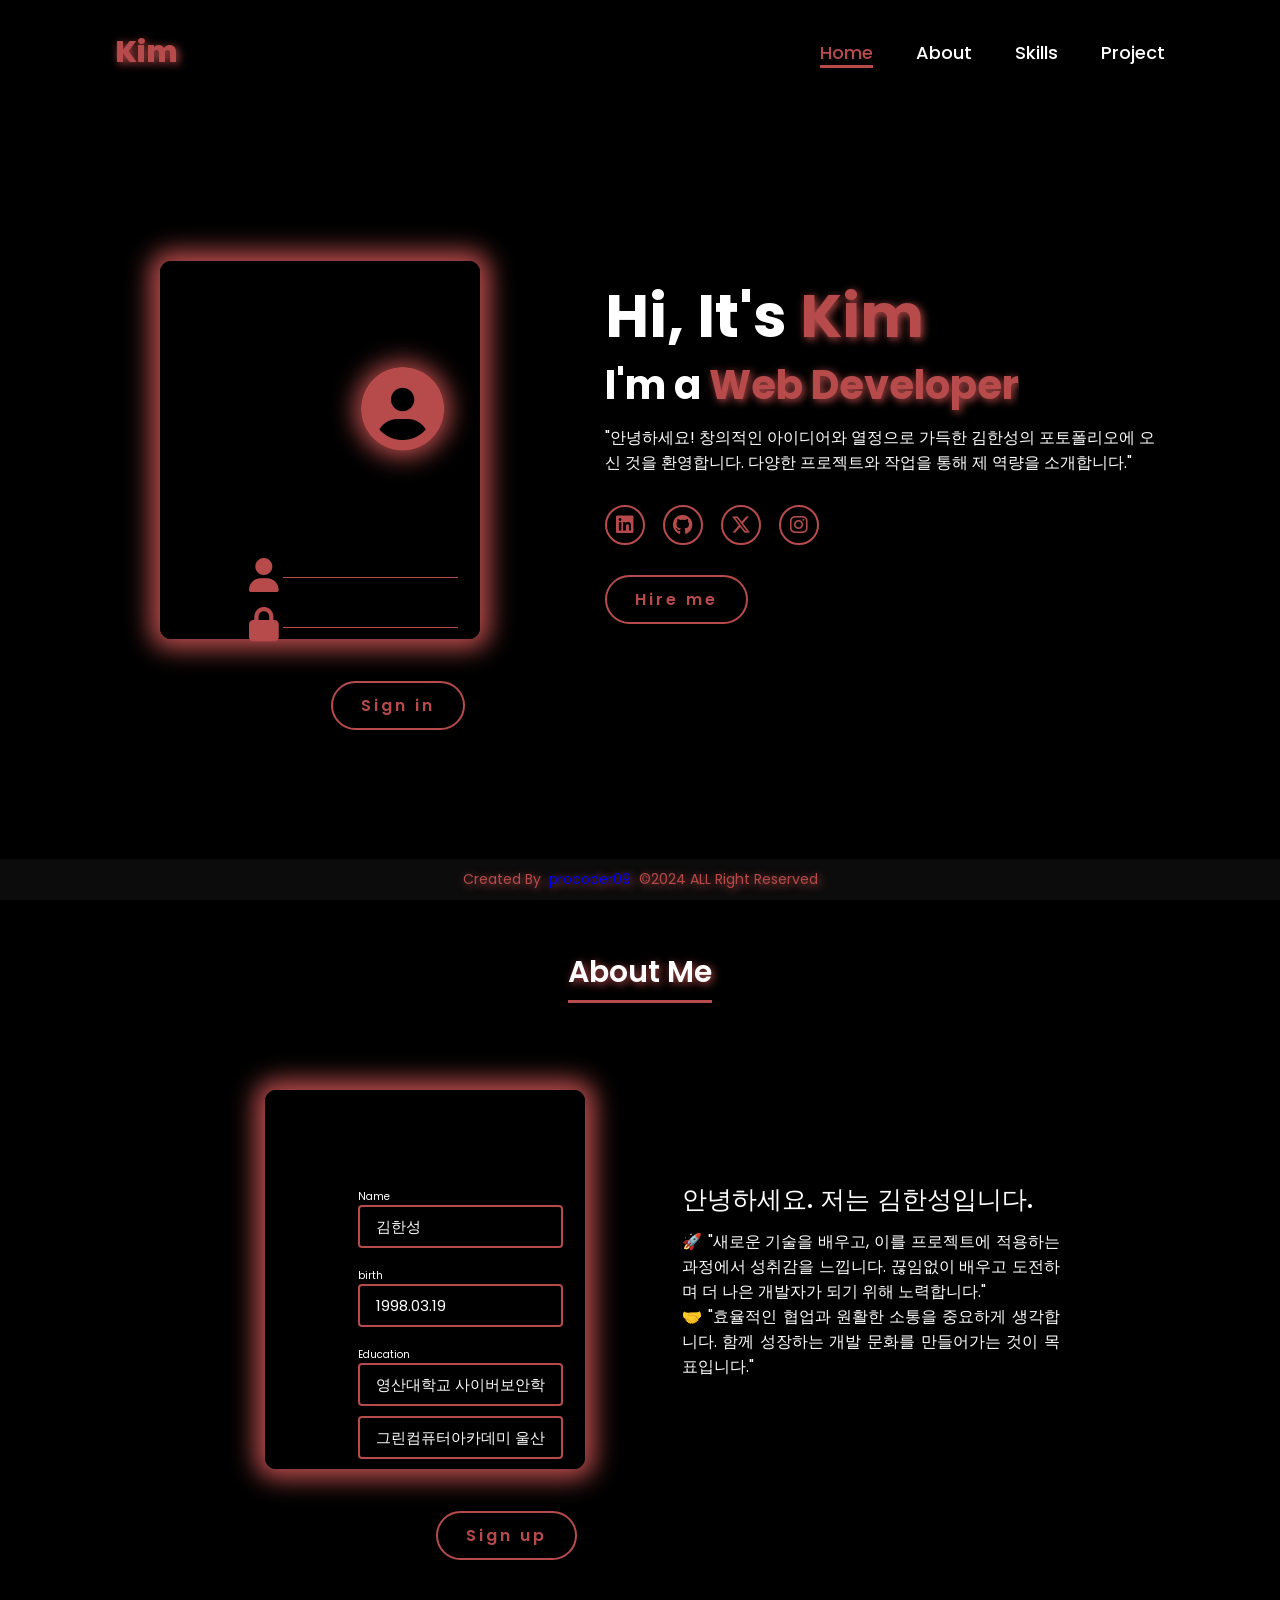
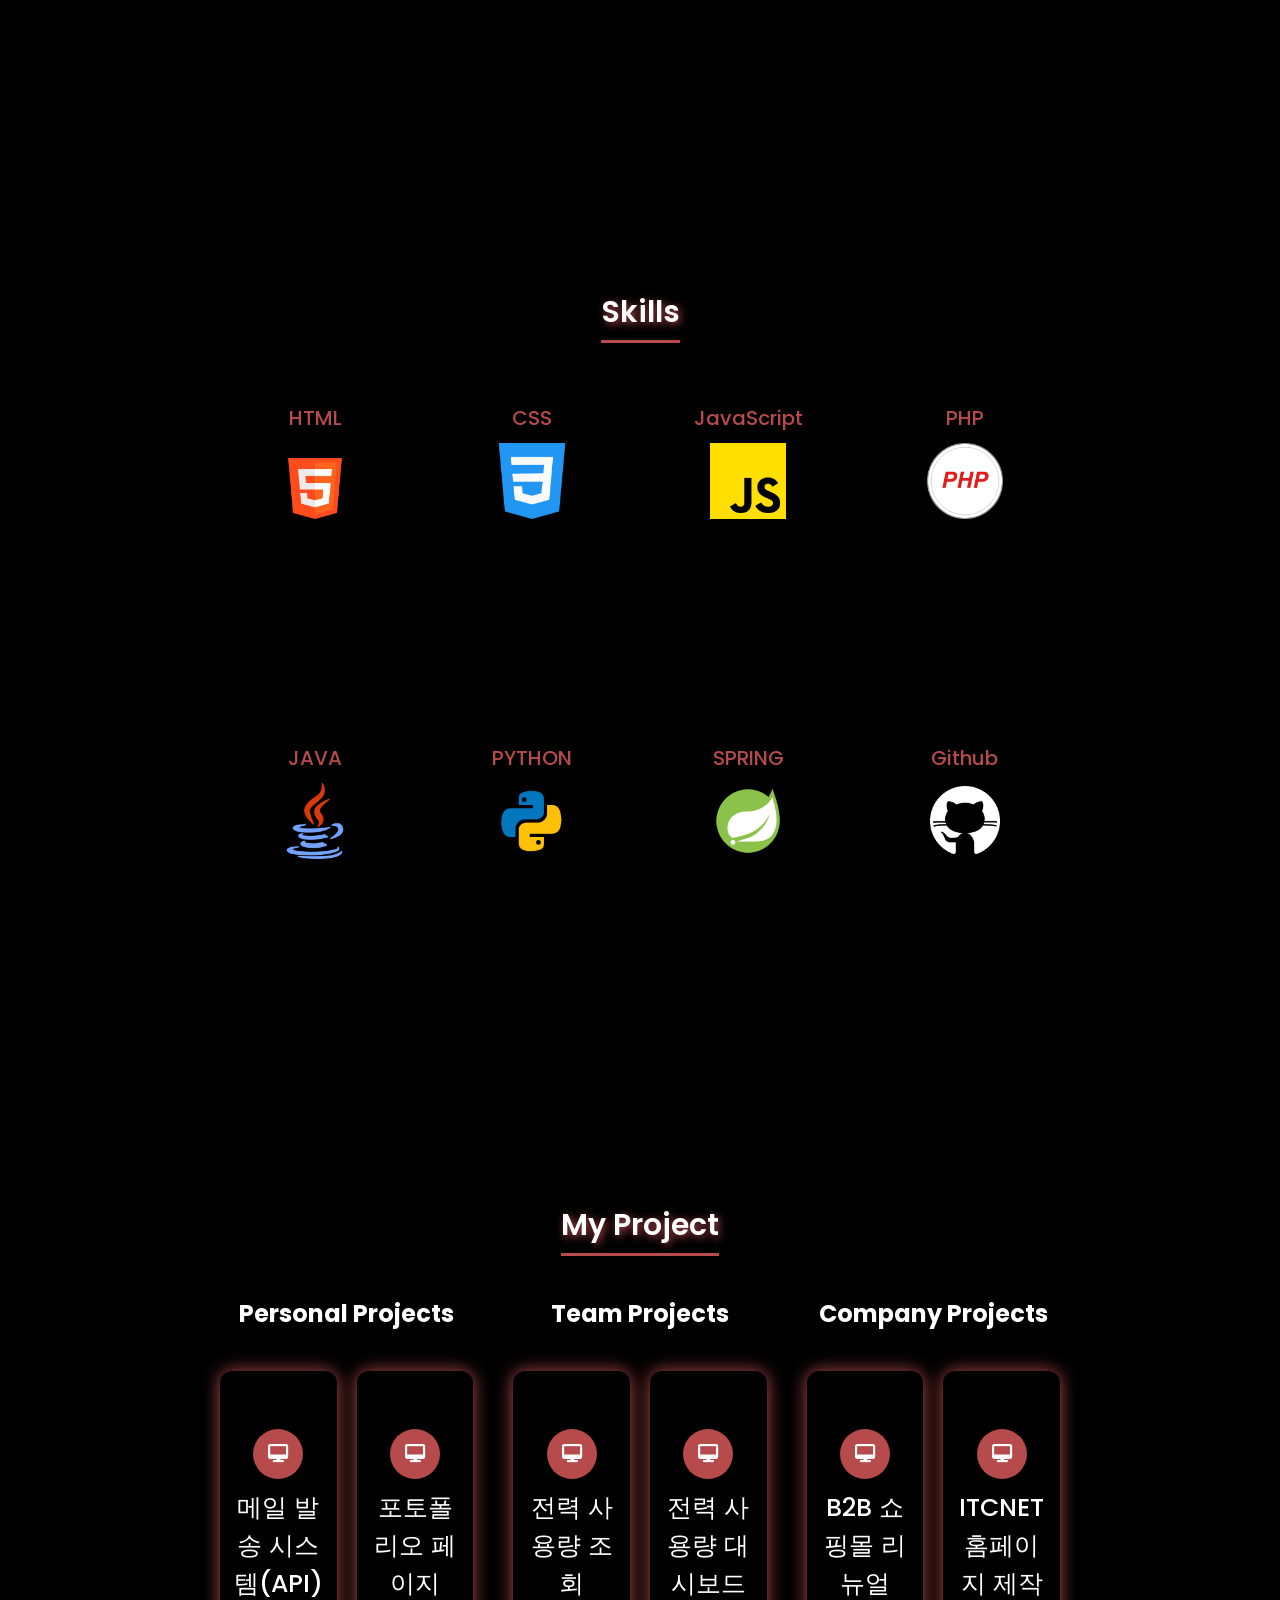
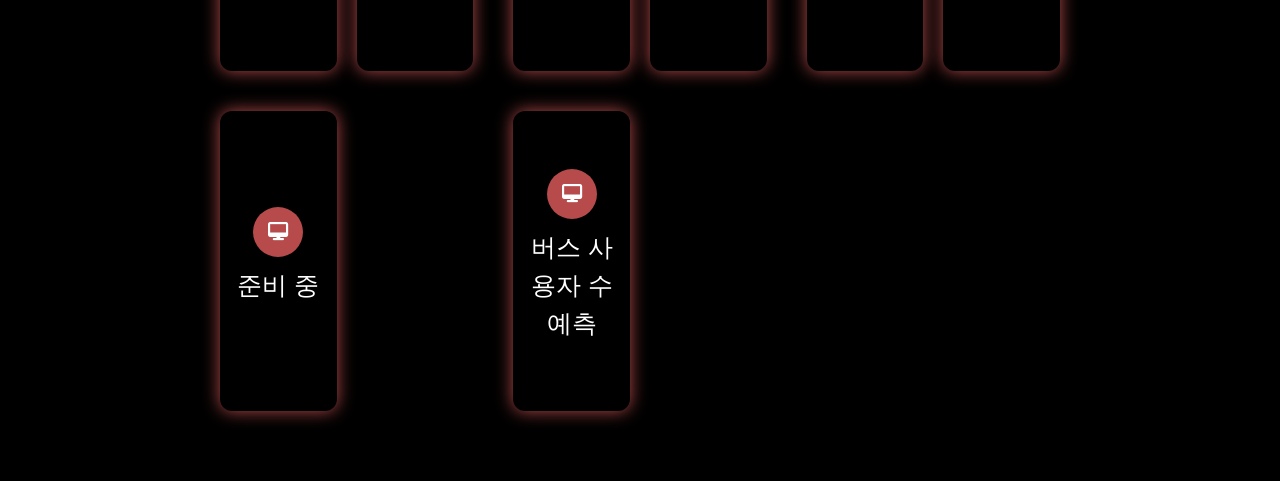
==== HTML/WebPage/index.html @ be08415c "20250916-2" ====
<!DOCTYPE html>
<html lang="en">
<head>
    <meta charset="UTF-8">
    <meta name="viewport" content="width=device-width, initial-scale=1.0">
    <title>Document</title>
    <link rel="stylesheet" href="https://cdnjs.cloudflare.com/ajax/libs/font-awesome/6.5.2/css/all.min.css">
    <link rel="stylesheet" href="../WedPage/css/common.css">
    <link rel="stylesheet" href="../WedPage/css/home.css">
    <link rel="stylesheet" href="../WedPage/css/about.css">
    <link rel="stylesheet" href="../WedPage/css/skills.css">
    <link rel="stylesheet" href="../WedPage/css/project.css">
    <link rel="stylesheet" href="../WedPage/css/contact.css">
    <link rel="stylesheet" href="../WedPage/css/mobile.css">
    <link rel="stylesheet" href="https://unpkg.com/aos@next/dist/aos.css" />
    <script src="jquery-3.6.4.min.js"></script>
    <link rel="stylesheet" href="https://cdn.jsdelivr.net/npm/swiper@8/swiper-bundle.min.css"/>
    <script src="https://cdn.jsdelivr.net/npm/swiper@8/swiper-bundle.min.js"></script>
</head>
<body>
    <header>
        <a href="#" class="logo" data-aos="zoom-out" data-aos-duration="1500">Kim</a>

        <nav>
            <a href="#home"  class="menu" data-aos="zoom-out" data-aos-duration="1500">Home</a>
            <a href="#about" class="menu" data-aos="zoom-out" data-aos-duration="1500">About</a>
            <a href="#skills"class="menu" data-aos="zoom-out" data-aos-duration="1500">Skills</a>
            <a href="#services"class="menu" data-aos="zoom-out" data-aos-duration="1500">Project</a>
            <!-- <a href="#contact"class="menu" data-aos="zoom-out" data-aos-duration="1500">Contact</a> -->
        </nav>
        <div class="hamburger">
            <span></span>
            <span></span>
            <span></span>
        </div>
    </header>
    <!-- Home Section Start-->
    <section class="home" id="home">
        <div class="home-img" data-aos="zoom-out" data-aos-duration="1500">
            <div class="img">
                <div class="login-form">
                    <i class="fa-solid fa-circle-user" id="circle-user"></i>
                    <div class="login-box">
                        <div class="user-box">
                            <i class="fa-solid fa-user"></i><input id="login-id" type="text">
                        </div>
                        <div class="user-box">
                            <i class="fa-solid fa-lock"></i><input id="login-pw" type="password"> 
                        </div>
                        <div>
                            <button class="login-signin">Sign in</button>
                        </div>
                    </div>
                </div>
            </div>
        </div>
        <div class="home-content">
            <h1>Hi, It's <span>Kim</span></h1>
            <h3 class="typing-text">I'm a <span class="text"></span></h3>
            <p>"안녕하세요! 창의적인 아이디어와 열정으로 가득한 김한성의 포토폴리오에 오신 것을 환영합니다. 다양한 프로젝트와 작업을 통해 제 역량을 소개합니다."</p>
            <div class="social-icons">
                <a href="#" data-aos="fade-up" data-aos-duration="1500"><i class="fa-brands fa-linkedin"></i></a>
                <a href="#" data-aos="fade-up" data-aos-duration="1500"><i class="fa-brands fa-github"></i></a>
                <a href="#" data-aos="fade-up" data-aos-duration="1500"><i class="fa-brands fa-x-twitter"></i></a>
                <a href="#" data-aos="fade-up" data-aos-duration="1500"><i class="fa-brands fa-instagram"></i></a>
            </div>
            <a href="#" class="btn">Hire me</a>
        </div> 
    </section>
    <!-- About Section Start -->
    <section class="about" id="about">
        <div class="content" data-aos="flip-up" data-aos-duration="1500">
            <div class="title"><span>About Me</span></div>
            <div class="about-details">
                <div class="left">
                    <div class="home-img" data-aos="zoom-out" data-aos-duration="1500">
                        <div class="img">
                            <div class="login-form">
                                    <div class="user-box">
                                        <label for="myname">Name</label>
                                        <input id="myname" type="text" style="font-size: 15px;" value="김한성" readonly>
                                    </div>
                                    <br>
                                    <div class="user-box">
                                        <label for="mybirth">birth</label>
                                        <input id="mybirth" type="text" style="font-size: 15px;" value="1998.03.19" readonly>
                                    </div>
                                    <br>
                                    <div class="user-box">
                                        <label for="myeducation">Education</label>
                                        <input id="myeducation1" type="text" style="font-size: 15px;" value="영산대학교 사이버보안학과 졸업" readonly>
                                        <input id="myeducation2" type="text" style="font-size: 15px;" value="그린컴퓨터아카데미 울산 수료" readonly>
                                    </div>
                                    <div>
                                        <button class="sign-up">Sign up</button>
                                    </div>
                            </div>
                        </div>
                    </div>
                </div>
                <div class="right">
                    <div class="topic">안녕하세요. 저는 김한성입니다.</div>
                    <p>
                        🚀 "새로운 기술을 배우고, 이를 프로젝트에 적용하는 과정에서 성취감을 느낍니다. 끊임없이 배우고 도전하며 더 나은 개발자가 되기 위해 노력합니다."
                        <br>
                        🤝 "효율적인 협업과 원활한 소통을 중요하게 생각합니다. 함께 성장하는 개발 문화를 만들어가는 것이 목표입니다."
                    </p>
                </div>
            </div>
        </div>
    </section>
    <!-- Skills section Strat-->
     <section class="skills" id="skills">
        <div class="content">
            <div class="title"><span>Skills</span></div>
            <div class="skills-details">
                <div class="boxes">
                    <div class="box"data-aos="zoom-out" data-aos-duration="1500">
                        <div class="topic">HTML</div>
                        <div class="per"><img src="img/Skills/htmlimg.png" alt=""></div>
                    </div>
                    <div class="box" data-aos="zoom-out" data-aos-duration="1500">
                        <div class="topic">CSS</div>
                        <div class="per"><img src="img/Skills/cssimg.png" alt=""></div>
                    </div>
                    <div class="box" data-aos="zoom-out" data-aos-duration="1500">
                        <div class="topic">JavaScript</div>
                        <div class="per"><img src="img/Skills/jsimg.png" alt=""></div>
                    </div>
                    <div class="box" data-aos="zoom-out" data-aos-duration="1500">
                        <div class="topic">PHP</div>
                        <div class="per"><img src="img/Skills/phpimg.png" alt=""></div> 
                    </div>
                    <div class="box" data-aos="zoom-out" data-aos-duration="1500">
                        <div class="topic">JAVA</div>
                        <div class="per"><img src="img/Skills/javaimg.png" alt=""></div>
                    </div>
                    <div class="box" data-aos="zoom-out" data-aos-duration="1500">
                        <div class="topic">PYTHON</div>
                        <div class="per"><img src="img/Skills/pythonimg.png" alt=""></div>
                    </div>
                    <div class="box" data-aos="zoom-out" data-aos-duration="1500">
                        <div class="topic">SPRING</div>
                        <div class="per"><img src="img/Skills/springimg.png" alt=""></div>
                    </div>
                    <div class="box" data-aos="zoom-out" data-aos-duration="1500">
                        <div class="topic">Github</div>
                        <div class="per"><img src="img/Skills/githubimg.png" alt=""></div>
                    </div>
                </div>
            </div>
        </div>
     </section>

     <!-- My Services Section Start-->
     <section class="services" id="services">
        <div class="content">
            <div class="title"><span>My Project</span></div>
            <div class="boxes">
                <div class="project-category personal-projects">
                    <h2>Personal Projects</h2>
                    <div class="project-grid">
                    <div class="box" onclick="flipCard(this)" data-aos="zoom-out" data-aos-duration="1500">
                            <div class="box-inner">
                                <!-- 카드 앞면 -->
                                <div class="box-front">
                                    <div class="icon">
                                        <i class="fas fa-desktop"></i>
                                    </div>
                                    <div class="topic">메일 발송 시스템(API)</div>
                                </div>
                                <!-- 카드 뒷면 -->
                                <div class="box-back">
                                    <img src="img/Project/Personal/mailsend/NW_mailsend_main.png" class="thumbnail_img">
                                    <button class="detail-btn" onclick="openModal(event, 0)">
                                        <span class="project_span">상세보기</span>
                                    </button>
                                </div>
                            </div>
                    </div>
                    <div class="box" onclick="flipCard(this)" data-aos="zoom-out" data-aos-duration="1500">
                            <div class="box-inner">
                                <!-- 카드 앞면 -->
                                <div class="box-front">
                                    <div class="icon">
                                        <i class="fas fa-desktop"></i>
                                    </div>
                                    <div class="topic">포토폴리오 페이지</div>
                                </div>
                                <!-- 카드 뒷면 -->
                                <div class="box-back">
                                    <img src="img/Project/Personal/portfolio/portfolio_main.png" class="thumbnail_img">
                                    <button class="detail-btn" onclick="openModal(event, 1)">
                                        <span class="project_span">상세보기</span>
                                    </button>
                                </div>
                            </div>
                    </div>
                    <div class="box" onclick="flipCard(this)" data-aos="zoom-out" data-aos-duration="1500">
                            <div class="box-inner">
                                <!-- 카드 앞면 -->
                                <div class="box-front">
                                    <div class="icon">
                                        <i class="fas fa-desktop"></i>
                                    </div>
                                    <div class="topic">준비 중</div>
                                </div>
                                <!-- 카드 뒷면 -->
                                <div class="box-back" style="display: flex; justify-content: center; align-items: center;">
                                    <div class="topic">준비 중입니다.</div>
                                </div>
                            </div>
                    </div>
                    </div>
                </div>
                <div class="project-category team-projects">
                    <h2>Team Projects</h2>
                    <div class="project-grid">
                    <div class="box" onclick="flipCard(this)" data-aos="zoom-out" data-aos-duration="1500">
                        <div class="box-inner">
                            <!-- 카드 앞면 -->
                            <div class="box-front">
                                <div class="icon">
                                    <i class="fas fa-desktop"></i>
                                </div>
                                <div class="topic">전력 사용량 조회</div>
                            </div>
                            <!-- 카드 뒷면 -->
                            <div class="box-back">
                                <img src="img/Project/Team/power-usage/project1_mainpage.png" class="thumbnail_img">
                                <button class="detail-btn" onclick="openModal(event, 2)">
                                    <span class="project_span">상세보기</span>
                                </button>
                            </div>
                        </div>
                    </div>
                    <div class="box" onclick="flipCard(this)" data-aos="zoom-out" data-aos-duration="1500">
                        <div class="box-inner">
                            <!-- 카드 앞면 -->
                            <div class="box-front">
                                <div class="icon">
                                    <i class="fas fa-desktop"></i>
                                </div>
                                <div class="topic">전력 사용량 대시보드</div>
                            </div>
                            <!-- 카드 뒷면 -->
                            <div class="box-back">
                                <img src="img/Project/Team/dashboard/project2_mainpage.PNG" class="thumbnail_img">
                                <button class="detail-btn" onclick="openModal(event, 4)">
                                    <span class="project_span">상세보기</span>
                                </button>
                            </div>
                        </div>
                    </div>
                    <div class="box" onclick="flipCard(this)" data-aos="zoom-out" data-aos-duration="1500">
                        <div class="box-inner">
                            <!-- 카드 앞면 -->
                            <div class="box-front">
                                <div class="icon">
                                    <i class="fas fa-desktop"></i>
                                </div>
                                <div class="topic">버스 사용자 수 예측</div>
                            </div>
                            <!-- 카드 뒷면 -->
                            <div class="box-back">
                                <img src="img/Project/Team/bus/project3_mainpage.PNG" class="thumbnail_img">
                                <button class="detail-btn" onclick="openModal(event, 3)">
                                    <span class="project_span">상세보기</span>
                                </button>
                            </div>
                        </div>
                    </div>
                    </div>
                </div>
                <div class="project-category team-projects">
                    <h2>Company Projects</h2>
                    <div class="project-grid">
                    <div class="box" onclick="flipCard(this)" data-aos="zoom-out" data-aos-duration="1500">
                        <div class="box-inner">
                            <!-- 카드 앞면 -->
                            <div class="box-front">
                                <div class="icon">
                                    <i class="fas fa-desktop"></i>
                                </div>
                                <div class="topic">B2B 쇼핑몰 리뉴얼</div>
                            </div>
                            <!-- 카드 뒷면 -->
                            <div class="box-back">
                                <img src="img/Project/Company/jnp/project1_mainpage2.PNG" class="thumbnail_img">
                                <button class="detail-btn" onclick="openModal(event, 5)">
                                    <span class="project_span">상세보기</span>
                                </button>
                            </div>
                        </div>
                    </div>
                    <div class="box" onclick="flipCard(this)" data-aos="zoom-out" data-aos-duration="1500">
                        <div class="box-inner">
                            <!-- 카드 앞면 -->
                            <div class="box-front">
                                <div class="icon">
                                    <i class="fas fa-desktop"></i>
                                </div>
                                <div class="topic">ITCNET 홈페이지 제작</div>
                            </div>
                            <!-- 카드 뒷면 -->
                            <div class="box-back">
                                <img src="img/Project/Company/itcnet/project2_mainpage.PNG" class="thumbnail_img">
                                <button class="detail-btn" onclick="openModal(event, 6)">
                                    <span class="project_span">상세보기</span>
                                </button>
                            </div>
                        </div>
                    </div>
                    </div>
                </div>
            </div>
        </div>
    </section>

     <!-- Contact Me section Start-->
     <section class="contact" id="contact" style="display: none;">
        <div class="content">
            <div class="title"><span>Contact Me</span></div>
            <div class="text">
                <div class="topic" data-aos="zoom-out" data-aos-duration="1500">Have Any Project?</div>
                <div class="button">
                    <button onclick="window.print()">Let's Chat</button>
                </div>
            </div>
        </div>
     </section>
     <!-- Footer Section Start-->
      <footer>
        <div class="text">
            <span>Created By &nbsp;
                <a href="#">procoder09</a>&nbsp;
                &#169;2024 ALL Right Reserved
            </span>
        </div>
      </footer>

    <!-- 모달 창 -->
    <div id="projectModal" class="modal" style="display: none;">
        <div id="modalContent"></div>         
    </div>
    
    <script src="script.js"></script>
    <script src="https://unpkg.com/aos@next/dist/aos.js"></script>
    <script>
      AOS.init({
        offset:0,
        once:true
      });
    </script>
</body>
</html>
---- HTML/WedPage/css/common.css ----
@import url(https://fonts.googleapis.com/css2?family=Poppins%3Awght%40100%3B200%3B300%3B400%3B500%3B600&display=swap%27%29%3B);
/* 구글 폰트인 'Poppins' 폰트를 가져와 웹 페이지에서 사용하기 위한 코드입니다. */

*{
    margin: 0;
    padding: 0;
    box-sizing: border-box;
    text-decoration: none;
    border: none;
    outline: none;
    font-family: 'Poppins',sans-serif;
    scroll-behavior: smooth;
}
/* 기본 요소들의 여백을 제거하고, 박스 모델을 통일시키며, 
텍스트 꾸미기를 없애고, 모든 요소에 동일한 폰트를 적용하기 위한 초기화 스타일입니다. */

html{
    font-size: 62.5%;
}
/* 기본 폰트 크기를 62.5%로 설정해, 
rem 단위로 폰트 크기를 쉽게 조정할 수 있도록 합니다 (1rem = 10px). */

body{
    width: 100%;
    height: 100vh;
    overflow-x: hidden;
    background-color: black;
    color: white;
}
/* 전체 페이지 배경을 검정색으로, 글자 색을 흰색으로 설정하고, 
화면 높이에 맞춰 페이지 크기를 조정하며, 스크롤을 없애기 위한 설정입니다. */
::-webkit-scrollbar{
    width:10px;
}
::-webkit-scrollbar-track{
    background-color: white;
}
::-webkit-scrollbar-thumb{
    background-color: #b74b4b;
    border-radius: 12px;
    transition: all 0.3s ease;
}
header{
    margin-top: 20px;
    position: fixed;
    top:0;
    left:0;
    width: 100%;
    padding: 1rem 9%;
    background-color: transparent;
    filter: drop-shadow(30px);
    display: flex;
    justify-content: space-between;
    align-items: center;
    z-index: 100;
}
/* 헤더를 화면 상단에 고정시키고, 
콘텐츠를 중앙에 맞추며 투명 배경과 그림자 효과를 주어 스타일링한 코드입니다. */

.logo{
    font-size: 3rem;
    color: #b74b4b;
    font-weight: 800;
    cursor:pointer;
    transition: 0.5s ease;
    text-shadow: 2px 2px 8px #b74b4b;
}
/* 로고의 크기, 색상, 두께를 설정하고 마우스 오버 시 
변화를 줄 수 있도록 커서와 전환 효과를 설정했습니다. */

.logo:hover{
    transform: scale(1.1);
}
/* 로고에 마우스를 올리면 1.1배로 커지게 하는 효과입니다. */

nav a{
    font-size: 1.8rem;
    color: white;
    margin-left: 4rem;
    font-weight: 500;
    transition: 0.3s ease;
    border-bottom: 3px solid transparent;
}
/* 내비게이션 링크의 기본 스타일을 설정하며,
 크기, 색상, 간격, 전환 효과, 그리고 투명한 하단 경계를 설정했습니다. */

nav .menu:hover,
nav .menu.active{
    color:#b74b4b;
    border-bottom: 3px solid #b74b4b;
}
/* 내비게이션 링크에 마우스를 올리거나 활성화된 상태일 때, 
색상과 하단 경계에 강조 효과를 줍니다. */

/* @media(max-width:995px){
    nav{
        position: absolute;
        display: none;
        top: 0;
        right: 0;
        width: 40%;
        border-left: 3px solid #b74b4b;
        border-bottom: 3px solid #b74b4b;
        border-bottom-left-radius:2rem;
        padding:1rem solid;
        background-color: #161616;
        border-top:0.1rem solid rgba(0,0,0,0.1);
    }
    nav.active{
        display: block;
    }
    nav a{
        display: block;
        font-size: 2rem;
        margin:3rem 0;
    }
    nav a:hover,
    nav a.active{
        padding: 1rem;
        border-radius: 0.5rem;
        border-bottom:0.5rem solid #b74b4b;
    }
} */
/* 화면 너비가 995px 이하일 때, 내비게이션 메뉴가 숨겨지며, 
'active' 클래스가 있을 때만 메뉴가 나타나게 하는 미디어 쿼리입니다. 
모바일 화면에서의 스타일링을 위해 사용되었습니다. */

.hamburger {
    display: none;
    flex-direction: column;
    cursor: pointer;
    gap: 5px;
}

.hamburger span {
    display: block;
    width: 25px;
    height: 3px;
    background: #fff;
    border-radius: 3px;
}

section{
    min-height:  100vh;
    padding:5rem 9% 5rem;
    scroll-snap-align: start;
}
/* 섹션의 최소 높이를 화면 높이로 설정하고, 
적절한 여백을 주기 위한 설정입니다. */

/* Footer CSS*/
footer{
    margin-top: 20px;
    position: fixed;
    bottom:0;
    left:0;
    width: 100%;
    padding: 1rem 9%;
    background-color:rgb(12, 12, 12);
    filter: drop-shadow(10px);
    display: flex;
    justify-content: center;
    align-items: center;
    z-index: 100;
}
footer .text{
    font-size: 1.4rem;
}

footer .text span{
    display: flex;
    justify-content: center;
}
---- HTML/WedPage/css/home.css ----
.home{
    display: flex;
    justify-content: center;
    align-items: center;
    gap:8rem;
    background-color: black;
}
/* 홈 섹션을 수평 중앙에 맞추고, 요소 간의 간격을 주며, 배경색을 검정으로 설정했습니다. */

.home .home-content h1{
    font-size: 6rem;
    font-weight: 700;
    line-height: 1.3;
}
/* 홈 섹션의 제목 크기와 굵기를 설정하여 눈에 띄게 강조했습니다. */

span{
    text-shadow: 2px 2px 8px #b74b4b;
    color: #b74b4b;
}
/* 특정 텍스트 강조를 위해 span 요소에 빨간 색을 적용했습니다. */

.home-content h3{
    font-size: 4rem;
    margin-bottom:1rem;
    font-weight: 700;
}
/* 부제목의 크기, 굵기, 여백을 설정하여 시각적으로 강조했습니다. */

.home-content p{
    font-size: 1.6rem;
}
/* 홈 섹션의 본문 텍스트 크기를 설정했습니다. */

.home-img{
    border-radius:50%;
}
/* 이미지의 둥근 모서리 스타일을 적용하여 원형 이미지처럼 보이도록 설정했습니다. */

.home-img .img{
    position: relative;
    width: 32vw;
    border-radius: 50%;
    /* box-shadow: 0 0 25px 5px #b74b4b; */
    cursor: pointer;
    transition: 0.2s linear;
    transition: transform 0.3s ease; /*확대 할때 좀 더 부드럽게 이루어지게 설정*/
    display:flex;
    height: 37vw;
    justify-content: center;
    align-items: center;
    flex-direction: column;
}
i.fa-solid.fa-user {
    font-size: 34px;
    position: relative;
    left: -4px;
    top: 6px;
    color: #b74b4b;
}
i.fa-solid.fa-lock{
    font-size: 34px;
    position: relative;
    left: -4px;
    top: 6px;
    color: #b74b4b;
}
.login-form{
    border: 1px solid black;
    border-radius: 11px;
    box-shadow: 0 0 25px 10px #b74b4b;
    width: 78%;
    height: 80%;
}
.login-form #circle-user{
    position: absolute;
    top: 154px;
    left: 246px;
    font-size: 6.5vw;
    color: #b74b4b;
    border-radius: 50%;
    box-shadow: 0 1px 24px 6px #b74b4b;
}
.login-box{
    display: block;
    position: relative;
    top: 70px;
}
.user-box{
    position: relative;
    /* margin-bottom: 10px; */
    width: 16vw;
    height: 2vw;
    display: flex;
    margin-bottom: 24px;
    right: -92px;
    top: 221px;
}
#login-id,#login-pw {
    width: 100%;
    border: none;
    background: transparent;
    color:#b74b4b;
    border-bottom: 1px solid #b74b4b;
}
.login-signin{
    display: inline-block;
    padding: 1rem 2.8rem;
    background-color: black;
    border-radius: 4rem;
    font-size: 1.6rem;
    color: #b74b4b;
    letter-spacing: 0.3rem;
    font-weight: 600;
    border: 2px solid #b74b4b;
    cursor: pointer;
    position: relative;
    top: 250px;
    left: 170px;
}
.login-signin:hover{
    transform: scale(1.03);
    background-color: #b74b4b;
    color:black;
    box-shadow: 0 0 25px #b74b4b;
}
/* 이미지의 크기, 그림자 효과, 전환 효과를 설정하여 사용자 상호작용 시 스타일이 변하도록 했습니다. */
.home-img .img:hover{
    font-size: 1.8rem;
    font-weight: 500;
    transform: scale(1.1); /*이미지에 마우스를 올릴때 1.1배 확대*/
}
/* 이미지에 마우스를 올렸을 때의 변화 효과를 설정했습니다. */

.social-icons a{
    display: inline-flex;
    justify-content: center;
    align-items: center;
    width: 4rem;
    height: 4rem;
    background-color: transparent;
    border: 0.2rem solid #b74b4b;
    font-size: 2rem;
    border-radius: 50%;
    margin: 3rem 1.5rem 3rem 0rem;
    transition: 0.3s ease;
    color: #b74b4b;
}
/* 소셜 아이콘의 크기, 모양, 간격, 전환 효과를 설정하여 사용자가 쉽게 인식할 수 있도록 했습니다. */

.social-icons a:hover{
    color: black;
    transform: scale(1.3)translateY(-5px);
    background-color: #b74b4b;
    box-shadow: 0 0 25px #b74b4b;
}
/* 소셜 아이콘에 마우스를 올렸을 때 색상 변화, 크기 변화, 그림자 효과를 적용했습니다. */

.btn{
    display: inline-block;
    padding: 1rem 2.8rem;
    background-color: black;
    border-radius: 4rem;
    font-size: 1.6rem;
    color: #b74b4b;
    letter-spacing: 0.3rem;
    font-weight: 600;
    border: 2px solid #b74b4b;
    transition: 0.3 ease;
    cursor: pointer;
}
/* 버튼 스타일을 설정하여 크기, 배경색, 글자 색상, 테두리, 전환 효과를 주었습니다. */

.btn:hover{
    transform: scale(1.03);
    background-color: #b74b4b;
    color:black;
    box-shadow: 0 0 25px #b74b4b;
}
/* 버튼에 마우스를 올렸을 때의 시각적 변화를 설정했습니다. */

.typing-text{
    font-size: 34px;
    font-weight: 600;
    min-width: 280px;
}
/* 타이핑 효과가 들어간 텍스트의 기본 크기와 굵기를 설정했습니다. */

.typing-text span{
    position: relative;
}
/* 타이핑 텍스트의 위치를 설정했습니다. */

.typing-text span::before{
    /*content: "Software Developer";*/
    color: #b74b4b;
    animation: words 20s infinite;
}
/* 타이핑 애니메이션을 사용해 주기적으로 단어가 바뀌도록 설정했습니다. 
기본 단어는 "Software Developer"입니다. */

.typing-text span::after{
    content: "";
    background-color: black;
    position: absolute;
    width: calc(100% + 8px);
    height: 100%;
    border-left:3px solid black ;
    right: -8;
    animation: cursor 0.6s infinite;
}
/* 타이핑 애니메이션에서 커서 깜박임 효과를 구현하기 위한 설정입니다. */

@keyframes cursor{
    to{
        border-left: 3px solid #b74b4b;
    }
}
/* 커서 애니메이션이 진행되는 동안 커서가 빨간색으로 깜박이도록 설정합니다. */

/*@keyframes words{
    0%,20%{
        content:"Web Developer";
    }
    21%,40%{
        content: "Developer";
    }
    41%,60%{
        content: "Web Designer";
    }
    61%,80%{
        content: "Youtuber";
    }
    81%,100%{
        content: "Script Writer";
    }
}*/
/* 주기적으로 단어가 바뀌는 애니메이션을 설정했습니다. 5가지 단어가 순차적으로 나타납니다. */
@keyframes blink{
    50%{
        border-color: black;
    }
}
.text{
    animation: words 10s steps(5) infinite;
}


@media(max-width:1000px){
    .home{
        gap:4rem;
    }
}
/* 화면 너비가 1000px 이하일 때 요소 간 간격을 조정합니다. */

@media(max-width:995px){
    .home{
        flex-direction:column;
    }

    .home .home-content h3{
        font-size:2.5rem;
    }

    .home-content h1{
        font-size: 5rem;
    }

    .home-img img{
        width: 70vw;
        margin-top:4rem;
    }
}
/* 화면 너비가 995px 이하일 때 레이아웃을 세로로 전환하고, 
요소들의 크기와 간격을 조정하여 모바일 화면에 적합하게 만듭니다. */
---- HTML/WedPage/css/about.css ----
/* About section zon */

section .content{
    width: 80%;
    margin: 0px auto;
    font-family: 'Poppins',sans-serif;
}
.about .about-details{
    display: flex;
    justify-content: space-between;
    align-items: center;
}
section .title{
    display: flex;
    justify-content: center;
    margin-bottom: 40px;
}
section .title span{
    color: white;
    font-size: 30px;
    font-weight: 600;
    position: relative;
    padding-bottom: 8px;
}
section .title span::before,
section .title span::after{
    content: '';
    position: absolute;
    height: 3px;
    width: 100%;
    background-color: #b74b4b;
    left:0;
    bottom:0;
}
section.title span::after{
    bottom: -7px;
    width: 70%;
    left: 50%;
    transform: translateX(-50%);
}

.about-details .left{
    width: 45%;
}
.about .left img{
    height: 800px;
    width: 800px;
    object-fit: cover;
    border-radius: 12px;
}

.about-details .right{
    width: 45%;
    transition: transform 0.3s ease;
}
.about-details .right:hover{
    transform: scale(1.3);
}
section .topic{
    color: white;
    font-size: 25px;
    font-weight: 500;
    margin-bottom: 10px;
}
.about-details .right p{
    font-size: medium;
    text-align: justify;
    color: white;
}
section .button{
    margin: 16px 0;
}
section .button button{
    outline: none;
    padding: 8px 16px;
    border-radius: 4px;
    font-size: 25px;
    font-weight: 400;
    background-color: #b74b4b;
    color:#fff;
    border: 2px solid transparent;
    cursor: pointer;
    transition: all 0.4s ease;
}
section .button button:hover{
    border-color: #b74b4b;
    background-color: #fff;
    color: #b74b4b;
}

.about .user-box{
    position: relative;
    width: 16vw;
    height: 2vw;
    display: flex;
    flex-direction: column;
    margin-bottom: 37px;
    right: -92px;
    top: 98px;
}

.about .user-box input{
    width: 100%;
    padding: 8px 16px;
    border-radius: 4px;
    border: 2px solid #b74b4b;
    font-size: 20px;
    font-weight: 400;
    color: white;
    background-color: transparent;
}

#myeducation1{
    margin-bottom: 10px;
}

.about .sign-up{
    display: inline-block;
    padding: 1rem 2.8rem;
    background-color: black;
    border-radius: 4rem;
    font-size: 1.6rem;
    color: #b74b4b;
    letter-spacing: 0.3rem;
    font-weight: 600;
    border: 2px solid #b74b4b;
    cursor: pointer;
    position: relative;
    top: 200px;
    left: 170px;
}
---- HTML/WedPage/css/skills.css ----
.skills{
    background: black;
}

.skills .content{
    padding: 40px 0;
}

.skills .skills-details{
    display: flex;
    justify-content: space-between;
    align-items: center;
}

.skills-details .text{
    width: 50%;
}

.skills-details p{
    color: white;
    text-align: justify;
}

.skills .skills-details .experience{
    display: flex;
    align-items: center;
    margin: 0 10px;
}

.skills-details .experience .num{
    color: white;
    font-size: 80px;
}

.skills-details .experience .exp{
    color: white;
    margin-left: 20px;
    font-size: 18px;
    font-weight: 500;
    margin: 0 6px;
}
.skills-details .boxes{
    width: 100%;
    display: flex;
    flex-wrap: wrap;
    justify-content: space-between;
}
.skills-details .box{
    width: calc(100%/4 - 20px);
    margin: 20px 0;
    text-align: center;
}
.skills-details .boxes .topic{
    font-size: 20px;
    color: #b74b4b;
}
.skills-details .boxes .per{
    font-size: 60px;
    color: #b74b4b;
}

.skills img{
    width: 40%;
}
---- HTML/WedPage/css/project.css ----
/* Services CSS*/
.services .boxes{
    display: flex;
    justify-content: center;
    gap: 40px; /* 두 그룹 사이의 간격 */
    width: 100%;
}
.box {
    width: 100%; /* 부모 grid에 맞게 조절 */
    height: 300px; /* 높이 조정 */
}
.services .boxes .box{
    margin: 20px 0;
    text-align: center;
    border-radius: 12px;
    /* padding: 30px 10px; */
    box-shadow: 0 5px 10px rgba(0,0,0,0.12);
    cursor: default;
    color: white;
    transition: all 0.4s ease;
}
.box-inner {
    width: 100%;
    height: 100%;
    position: relative;
    transform-style: preserve-3d;
    transition: transform 0.6s ease;
    box-shadow: 0 0 17px 0px #b74b4b;
    border-radius: 12px;
}
.services .boxes .box:hover{
    /* background-color: #b74b4b; */
    color: #fff;
    /* transform: scale(1.1); */
}
.services .boxes .box .icon{
    height: 50px;
    width: 50px;
    background: #b74b4b;
    border-radius: 50%;
    text-align: center;
    line-height: 50px;
    font-size: 18px;
    color: #fff;
    margin: 0 auto 10px auto;
    transition: all 0.4s ease;
}
.boxes .box:hover .icon{
    background-color: #fff;
    /* color: #b74b4b; */
}
.box:hover .box-inner{
    transform: rotateY(180deg);
}
.box-front{
    width: 100%;
    height: 100%;
    position: absolute;
    backface-visibility: hidden;
    text-align: center;
    border-radius: 12px;
    padding:30px 10px;
    display: flex;
    flex-direction: column;
    justify-content: center;
    align-items: center;
}
.box-back {
    width: 100%;
    height: 100%;
    position: absolute;
    backface-visibility: hidden;
    text-align: center;
    border-radius: 12px;
    /* background-color: #b74b4b; */
    transform: rotateY(180deg);
}

.thumbnail_img {
    width: 100%; /* 이미지가 부모 div의 너비를 꽉 채우도록 */
    height: 50%; /* 이미지의 높이를 부모 div의 40%로 설정 */
    border-radius: 12px 12px 0px 0px;
    border-bottom: 3px solid black;
    /* margin-bottom: 10%; 이미지 아래에 10% 여백 추가 */
}

.detail-btn {
    margin-top: 10%; /* 버튼과 설명 간의 여백을 위해 설정 */
}

.project_span {
    font-size: 16px;
    font-weight: bold;
    color: #fff;
}

/* 설명란 추가 */
.description {
    width: 100%; /* 설명란을 부모 div 너비에 맞추어 채운다 */
    margin-top: 10%; /* 버튼과 설명란 사이에 10% 여백 추가 */
    text-align: center; /* 설명을 가운데 정렬 */
    color: #fff;
    font-size: 14px;
    line-height: 1.5;
}
/* 이미지와 텍스트를 각각 감싸는 컨테이너 */
.slider-container {
    position: relative;
    width: 100%;
    max-height: 435px;
    display: flex;
    flex-direction: column;
    align-items: center;
    flex-grow: 1; /* 이미지가 커져도 아래 내용이 유지되도록 설정 */
}

.image-wrapper {
    width: 100%;
    max-height: 400px;
    display: flex;
    justify-content: center;
    align-items: center;
}

.project-image {
    width: 90%;
    max-height: 450px;
    object-fit: contain;
    border-radius: 8px;
    display: none;
}

.project-image.active {
    display: block;
}

/* 버튼 스타일 */
.prev-btn, .next-btn {
    position: absolute;
    top: 50%;
    transform: translateY(-50%);
    background-color: rgba(0, 0, 0, 0.5);
    color: white;
    border: none;
    padding: 5px 10px;
    cursor: pointer;
    font-size: 18px;
    border-radius: 5px;
}

.prev-btn { left: 415px; }
.next-btn { right: 415px; }

.prev-btn:hover, .next-btn:hover {
    background-color: rgba(0, 0, 0, 0.8);
}

.detail-btn{
    width: 130px;
    height: 40px;
    padding: 10px 30px;
    /* border:2px solid #000; */
    font-weight: 500;
    background: transparent;
    cursor: pointer;
    transition: all 0.3 ease;
    position: relative;
    display: inline-block;
}

.detail-btn{
    line-height: 39px;
    padding: 0;
}
.detail-btn:hover{
    background: transparent;
    color: #fff;
}
.detail-btn span{
    position: relative;
    display: block;
    width: 100%;
    height: 100%;
}
.detail-btn:before,
.detail-btn:after{
    position: absolute;
    content: "";
    left: 0;
    top: 0;
    background: #fff;
    transition: all 0.3s ease;
}
.detail-btn:before{
    height: 0%;
    width: 2px;
}
.detail-btn:after{
    width: 0%;
    height: 2px;
}
.detail-btn:hover:before {
    height: 100%;
  }
.detail-btn:hover:after {
    width: 100%;
  }
.detail-btn .project_span:before,
.detail-btn .project_span:after {
    position: absolute;
    content: "";
    right: 0;
    bottom: 0;
    background: #fff;
    transition: all 0.3s ease;
  }
.detail-btn .project_span:before {
    width: 2px;
    height: 0%;
  }
.detail-btn .project_span:after {
    width: 0%;
    height: 2px;
  }
.detail-btn .project_span:hover:before {
    height: 100%;
  }
.detail-btn .project_span:hover:after {
    width: 100%;
  }
.project_span{
    color:white;
}
/* 텍스트 영역 */
.project-info {
    flex-grow: 1; /* 이미지 크기에 따라 자동으로 조정되도록 설정 */
    text-align: center;
    width: 100%;
}

.project-title, .project-duration, .project-description {
    margin-top: 10px;
    text-align: center;
}

.modal {
    width: 80%;
    height: 80%;
    display: none;
    position: fixed;
    top: 50%;
    left: 50%;
    transform: translate(-50%, -50%);
    background: white;
    border-radius: 12px;
    box-shadow: 0 5px 15px rgba(0,0,0,0.3);
    z-index: 1000;
    overflow: hidden; /* 전체 모달 창 크기 유지 */
    display: flex;
    flex-direction: column;
}

#modalContent {
    position: relative;
    text-align: center;
    flex-grow: 1; /* 내용이 늘어나면 내부에서 스크롤 */
    overflow-y: auto;
    max-height: calc(100% - 0px); /* 모달의 높이 제한 */
}

.close-btn {
    position: fixed;
    top: 10px;
    right: 25px;
    font-size: 24px;
    cursor: pointer;
    z-index: 1;
}
.swiper {
    width: 800px;
    height: 400px;
}
.swiper img{
    width: 60%;
    height: 90%;
}
.swiper-slide {
    text-align: center;
    font-size: 18px;
    background: #fff;
    display: flex;
    justify-content: center;
    align-items: center;
    color:black;
}
.modal-description {
    display:grid;
    grid-template-columns: 1fr 1fr;
    grid-template-rows: 1fr 1fr;
    gap: 10px;
    align-items: center;
    text-align: left; 
    padding: 20px;
    margin: auto;
    margin-left: 250px;
    margin-right:100px; 
    background-color: white;
    color: black;
}
.modal-content-list p{
    font-size: 12px;
}
/* 모달 제목 스타일 */
.modal-heading {
    font-size: 20px;
    font-weight: bold;
    margin-bottom: 10px;
}

/* 모달 내용 리스트 스타일 */
.modal-content-list {
    list-style-type: none;
    padding-left: 0;
    margin: 0;
}

/* 각 항목에 일정 간격을 주기 위한 스타일 */
.modal-content-list li {
    font-size: 15px;
    position: relative;
    padding-left: 20px;
    margin-bottom: 8px;  /* 각 항목 간의 간격 */
}

.modal-content-list li::before {
    content: '';
    display: inline-block;
    width: 0;
    height: 0;
    border-top: 5px solid transparent;
    border-bottom: 5px solid transparent;
    border-left: 10px solid black; /* 삼각형 모양 */
    position: absolute;
    left: 0; /* li의 좌측에 배치 */
    top: 50%;
    transform: translateY(-50%); /* 세로 가운데 정렬 */
}

.modal i{
    color:#b74b4b;
    font-size: 25px;
}

/* 각 섹션에 고유한 스타일 적용 */
.topic-section {
    
    padding: 10px;
    border-radius: 5px;
}

.features-section {
    
    padding: 10px;
    border-radius: 5px;
}

.tech-section {
   
    padding: 10px;
    border-radius: 5px;
}

.contribution-section {
    
    padding: 10px;
    border-radius: 5px;
}

.issues-section {

    padding: 10px;
    border-radius: 5px;
}

/* 프로젝트 카테고리 스타일 */
.project-category {
    flex: 1; /* 두 개의 프로젝트 그룹이 동일한 너비를 가지도록 설정 */
    text-align: center;
}

/* 제목 스타일 */
.project-category h2 {
    font-size: 24px;
    margin-bottom: 20px;
    color: #fff;
}

/* 2x2 배치 (가로 2개 × 세로 2개) */
.project-grid {
    display: grid;
    grid-template-columns: repeat(2, 1fr);
    grid-template-rows: repeat(2, auto);
    gap: 0px 20px;
    justify-content: center;
    width: 100%;
}
---- HTML/WedPage/css/contact.css ----
/* Contact CSS*/

.contact .text{
    padding: 40px 0;
    display: block;
    text-align: center;
}
.text .topic{
    margin-top: 100px;
    margin-bottom: 100px;
}
.text .button{
    margin-top: 300px;
}
.text .button button{
    padding: 4rem;
    width: 300px;
    font-size: 4rem;
}
---- HTML/WedPage/css/mobile.css ----
@media(max-width:1200px){
    
    .home-img{display: none;}
    .about-details .right {width: unset !important;}
    .about .about-details {display: unset !important;}
    .skills-details .box{width: calc(100% / 2 - 20px) !important;}
    .services .boxes{flex-direction: column;}
    .project-grid{grid-template-columns:repeat(1, 1fr) !important;}
    .typing-text .text {display: inline-block;width: 15ch; text-align: left;}
    .typing-text span::after{width: unset !important;}
    .swiper{width: 100% !important;}
    .close-btn{z-index: 2 !important;}
    .modal{width: 95% !important;}
    .swiper img{width: 100% !important;}
    .modal-description{grid-template-columns:unset !important; margin-left:unset !important; margin-right: unset !important;}
    footer .text span{font-size: 1.1rem;}
    nav {
        position: absolute;
        top: 0;
        right: 0;
        width: 40%;
        border-left: 3px solid #b74b4b;
        border-bottom: 3px solid #b74b4b;
        border-bottom-left-radius: 2rem;
        padding: 1rem;
        background-color: #161616;
        border-top: 0.1rem solid rgba(0, 0, 0, 0.1);

        opacity: 0;               /* 처음엔 안보이게 */
        transform: translateX(100%); /* 오른쪽 밖으로 숨기기 */
        transition: all 0.3s ease;   /* 애니메이션 적용 */
        pointer-events: none;        /* 안보일 때 클릭 방지 */

        display: block;
    }
    
    nav.active {
        opacity: 1;                /* 보이기 */
        transform: translateX(0);  /* 제자리 */
        pointer-events: auto;       /* 클릭 가능 */
    }

    .hamburger {
        display: flex;
    }
    
}
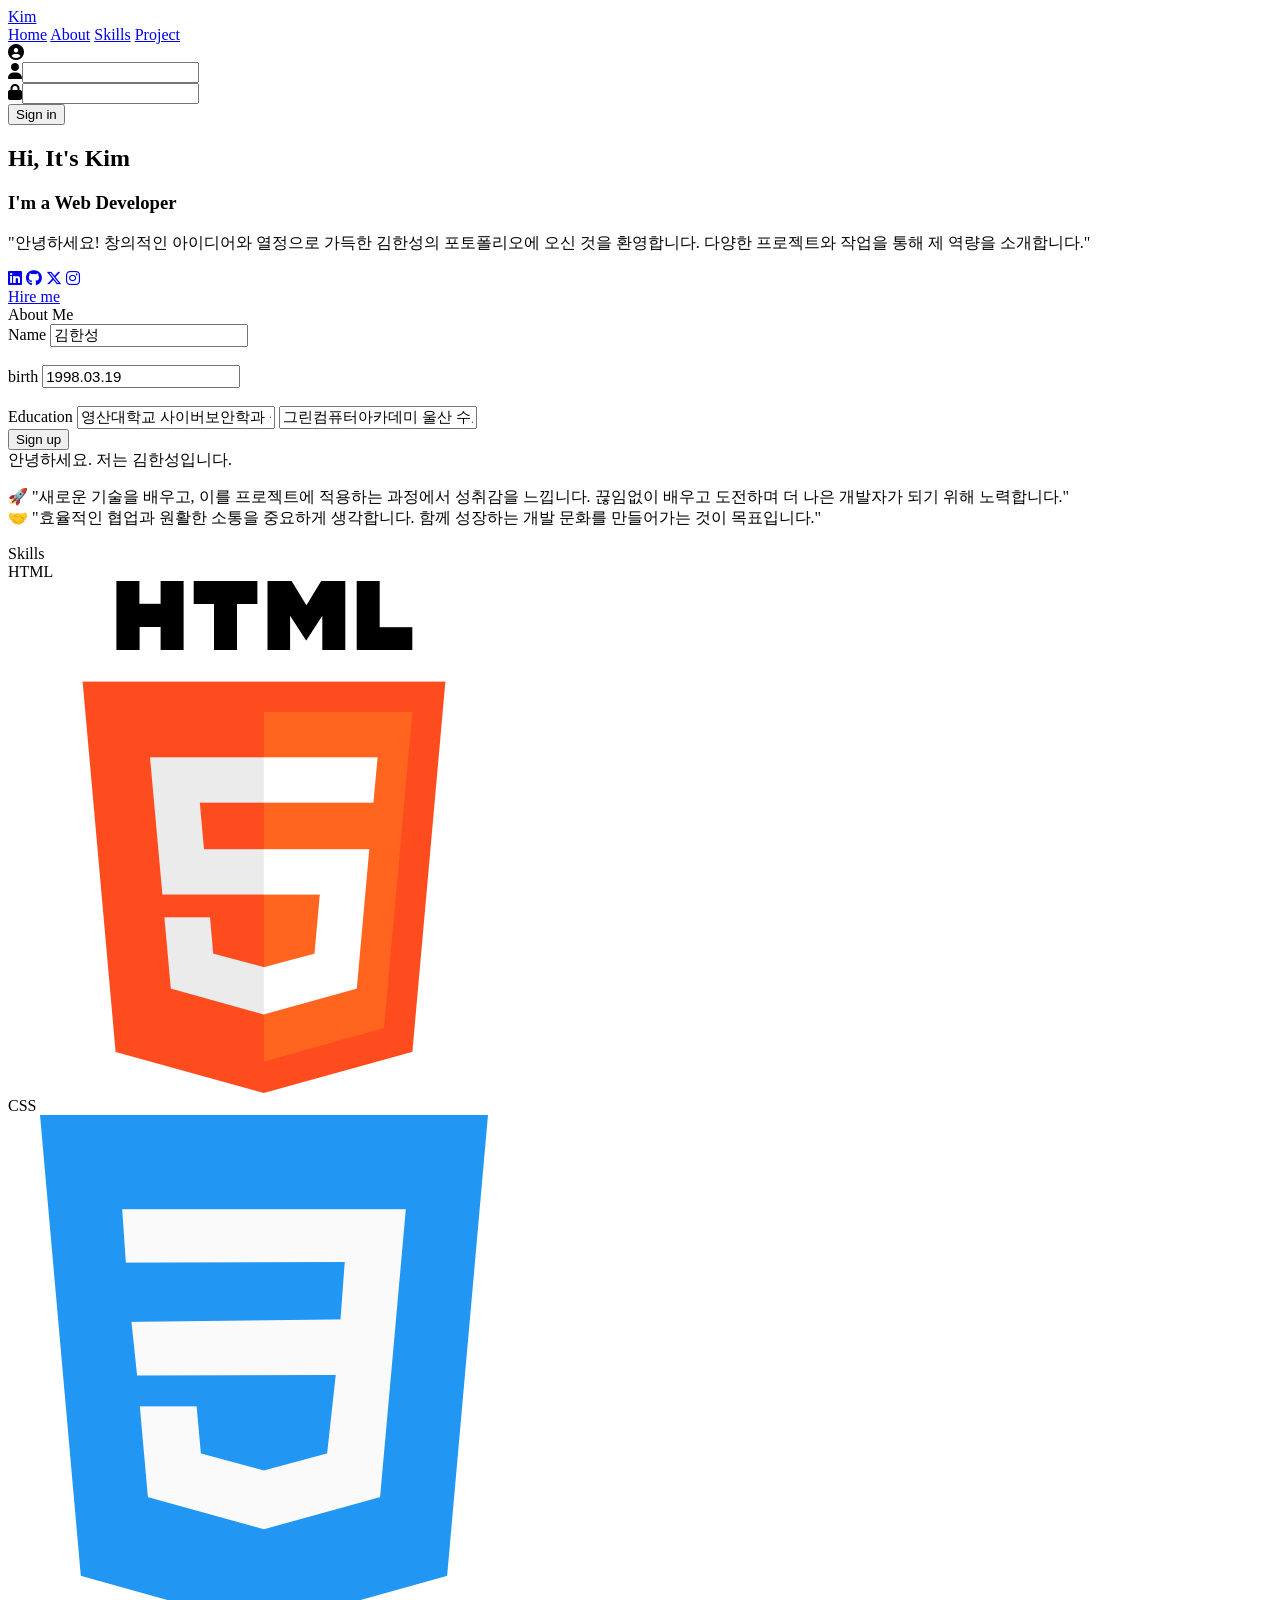
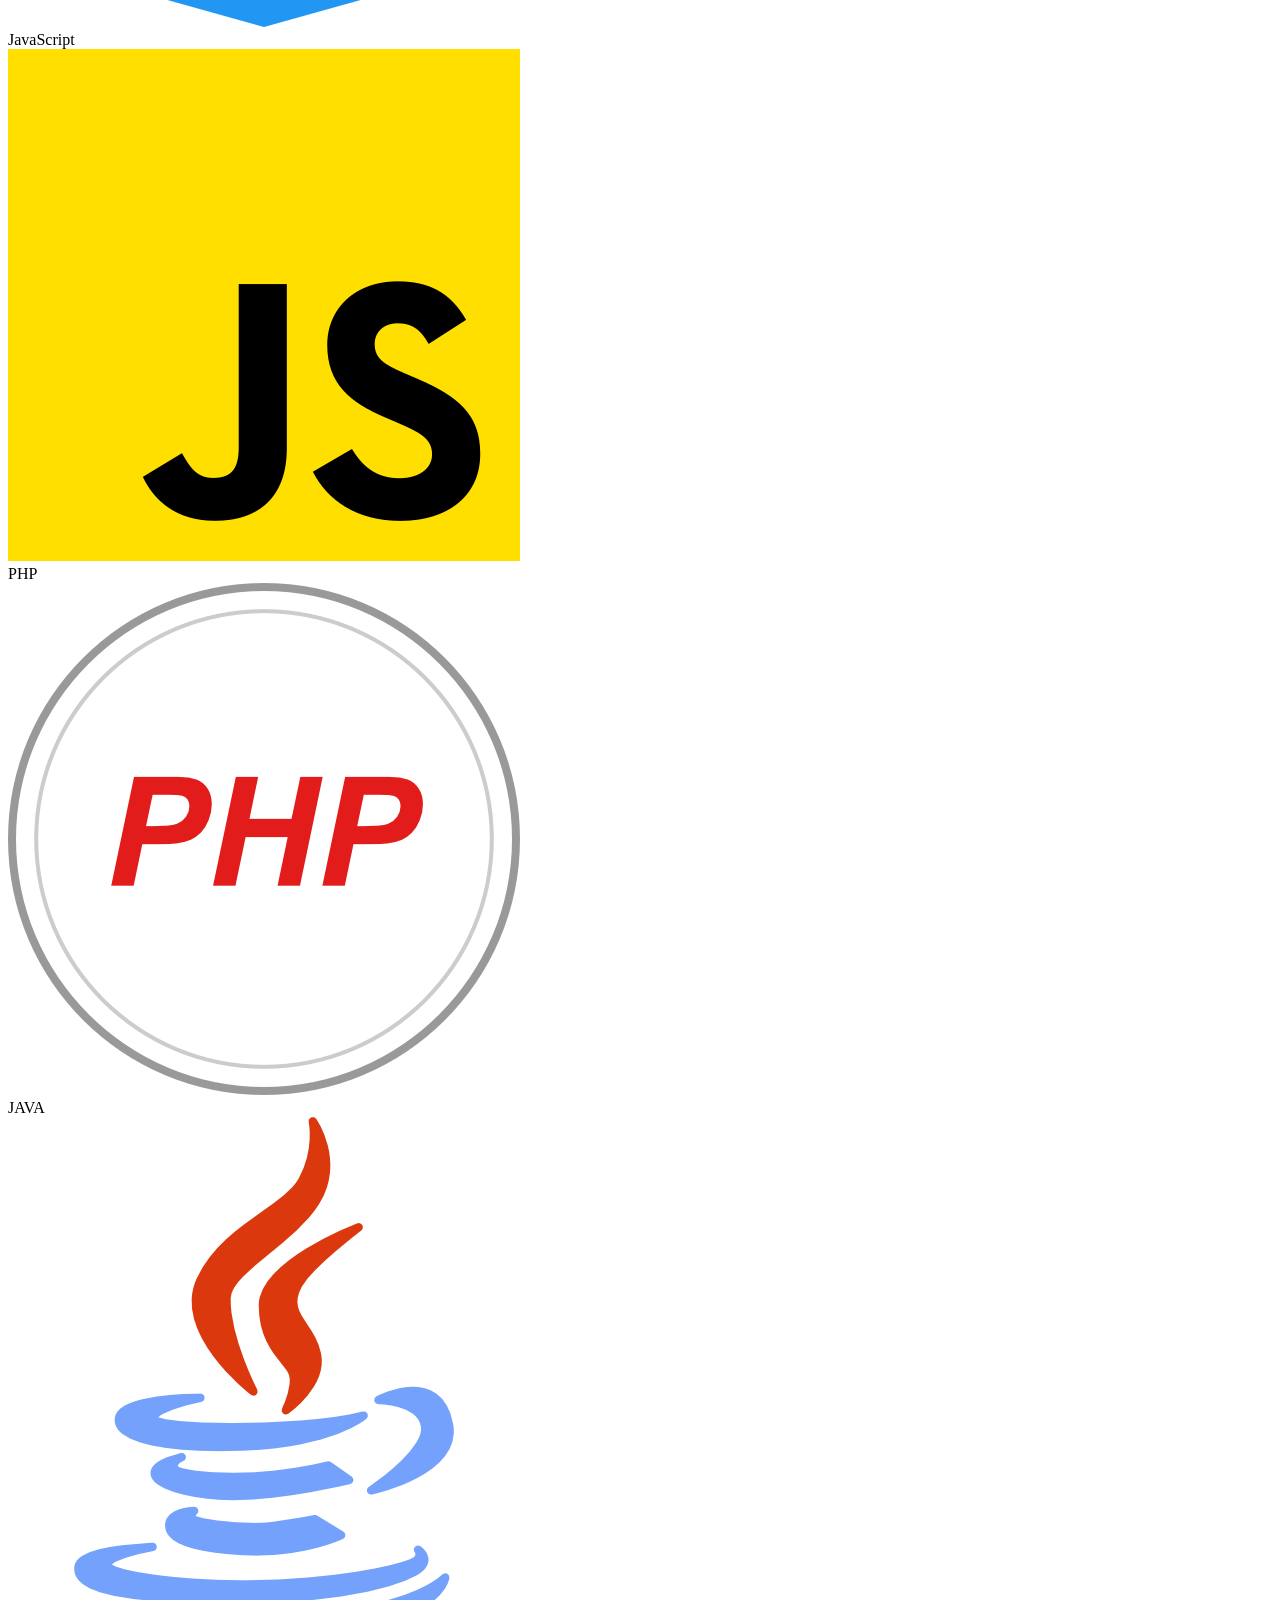
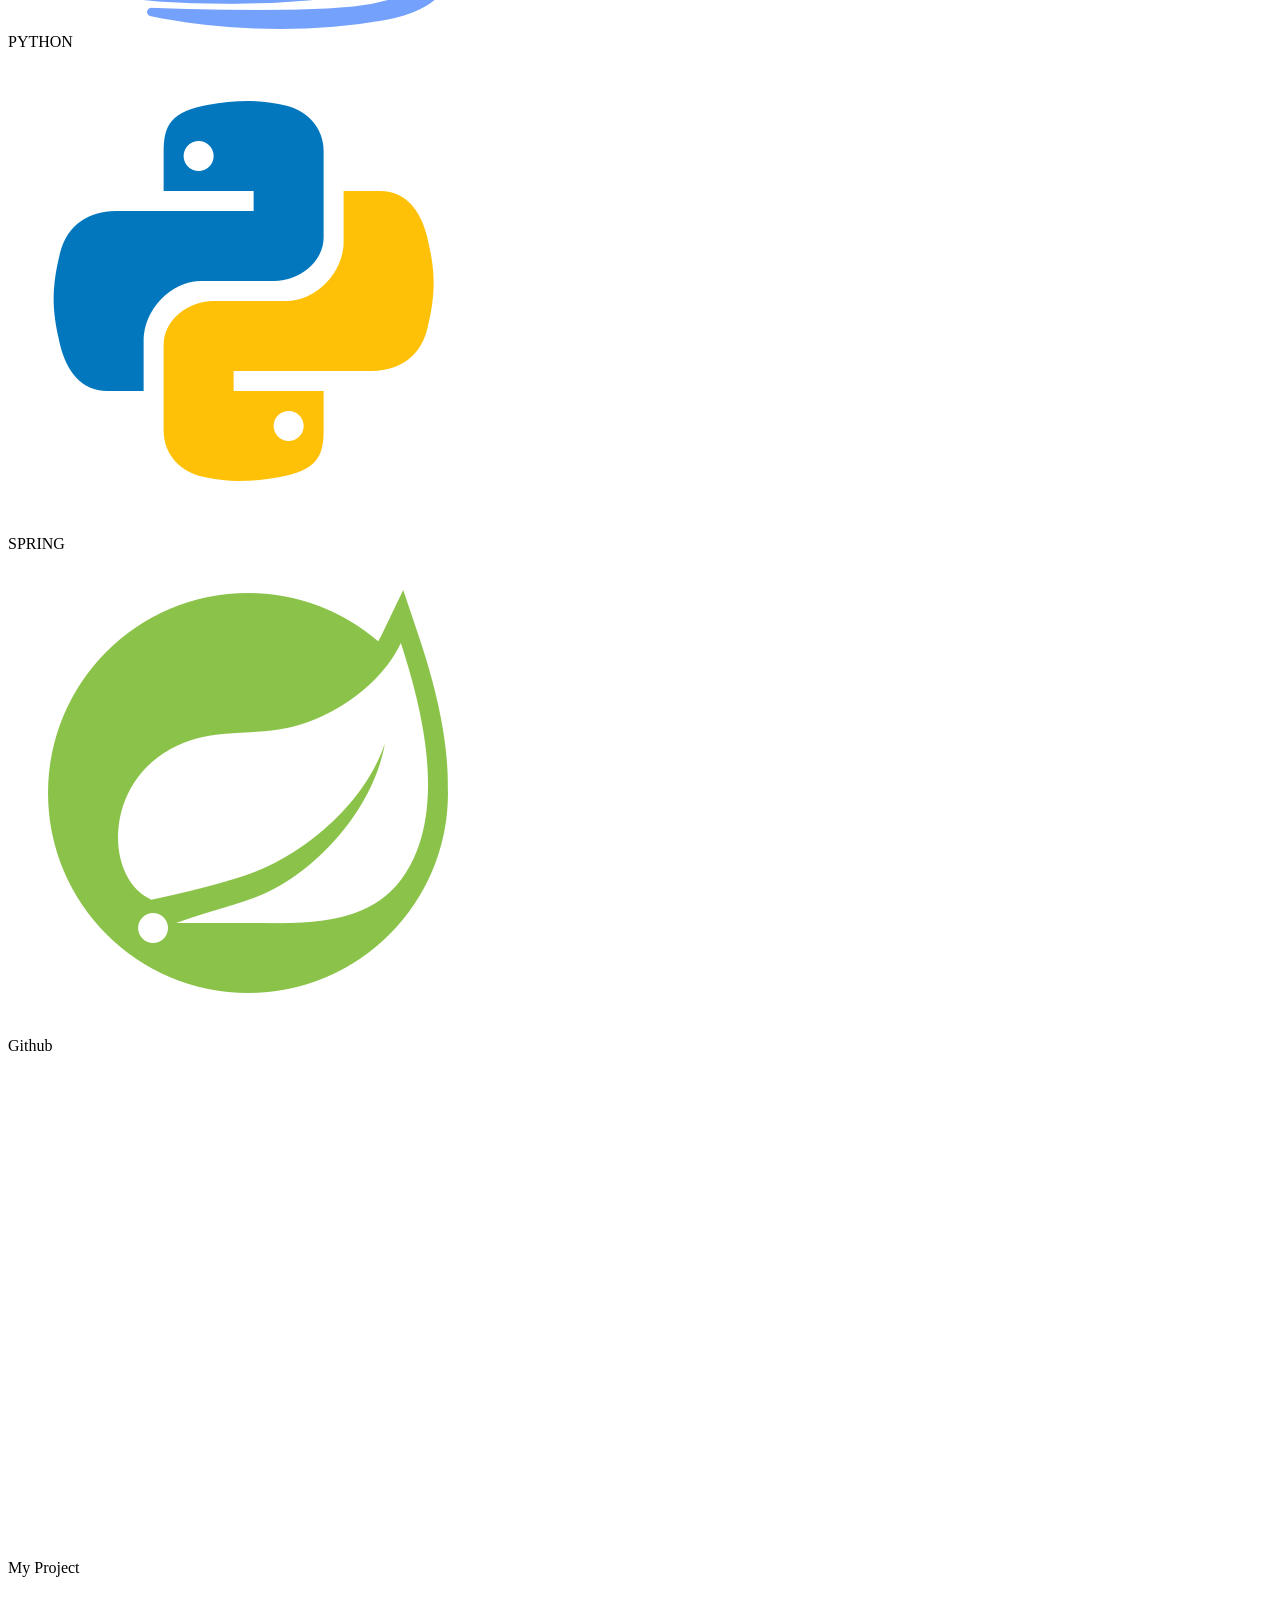
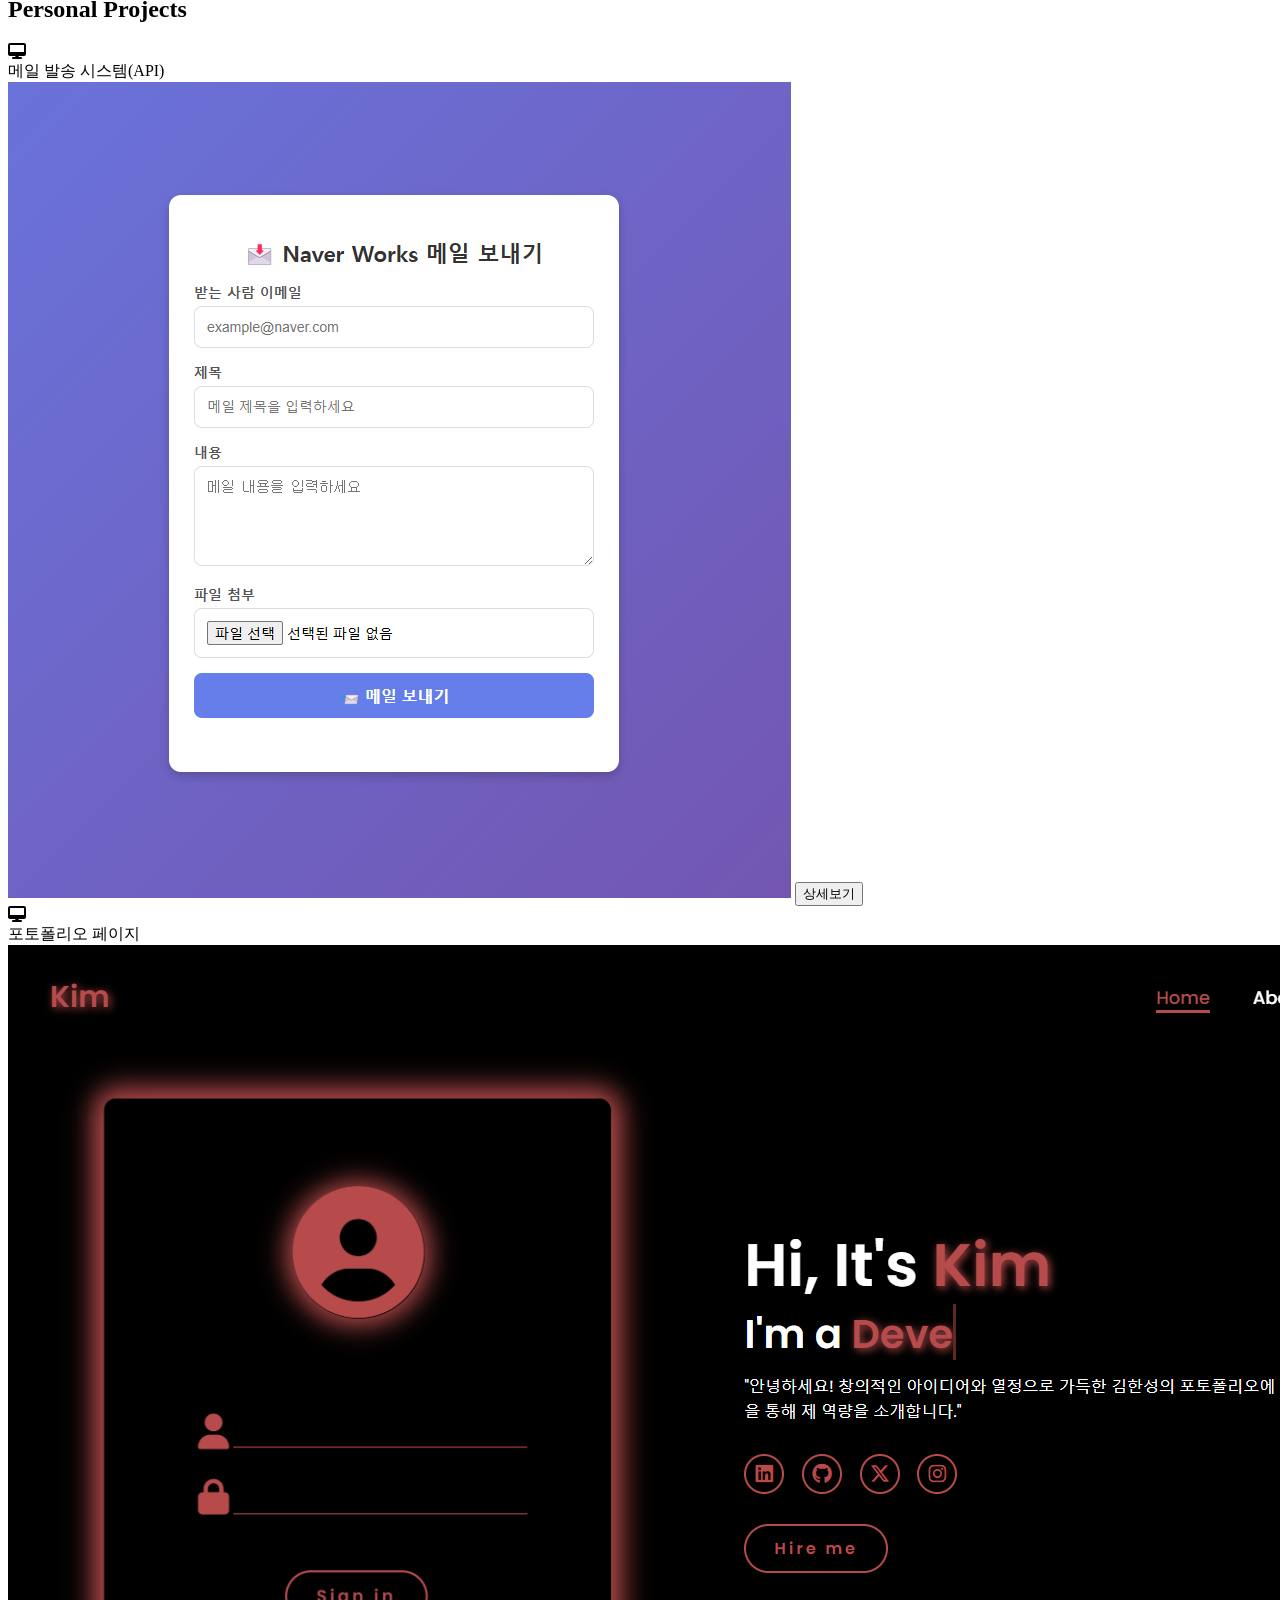
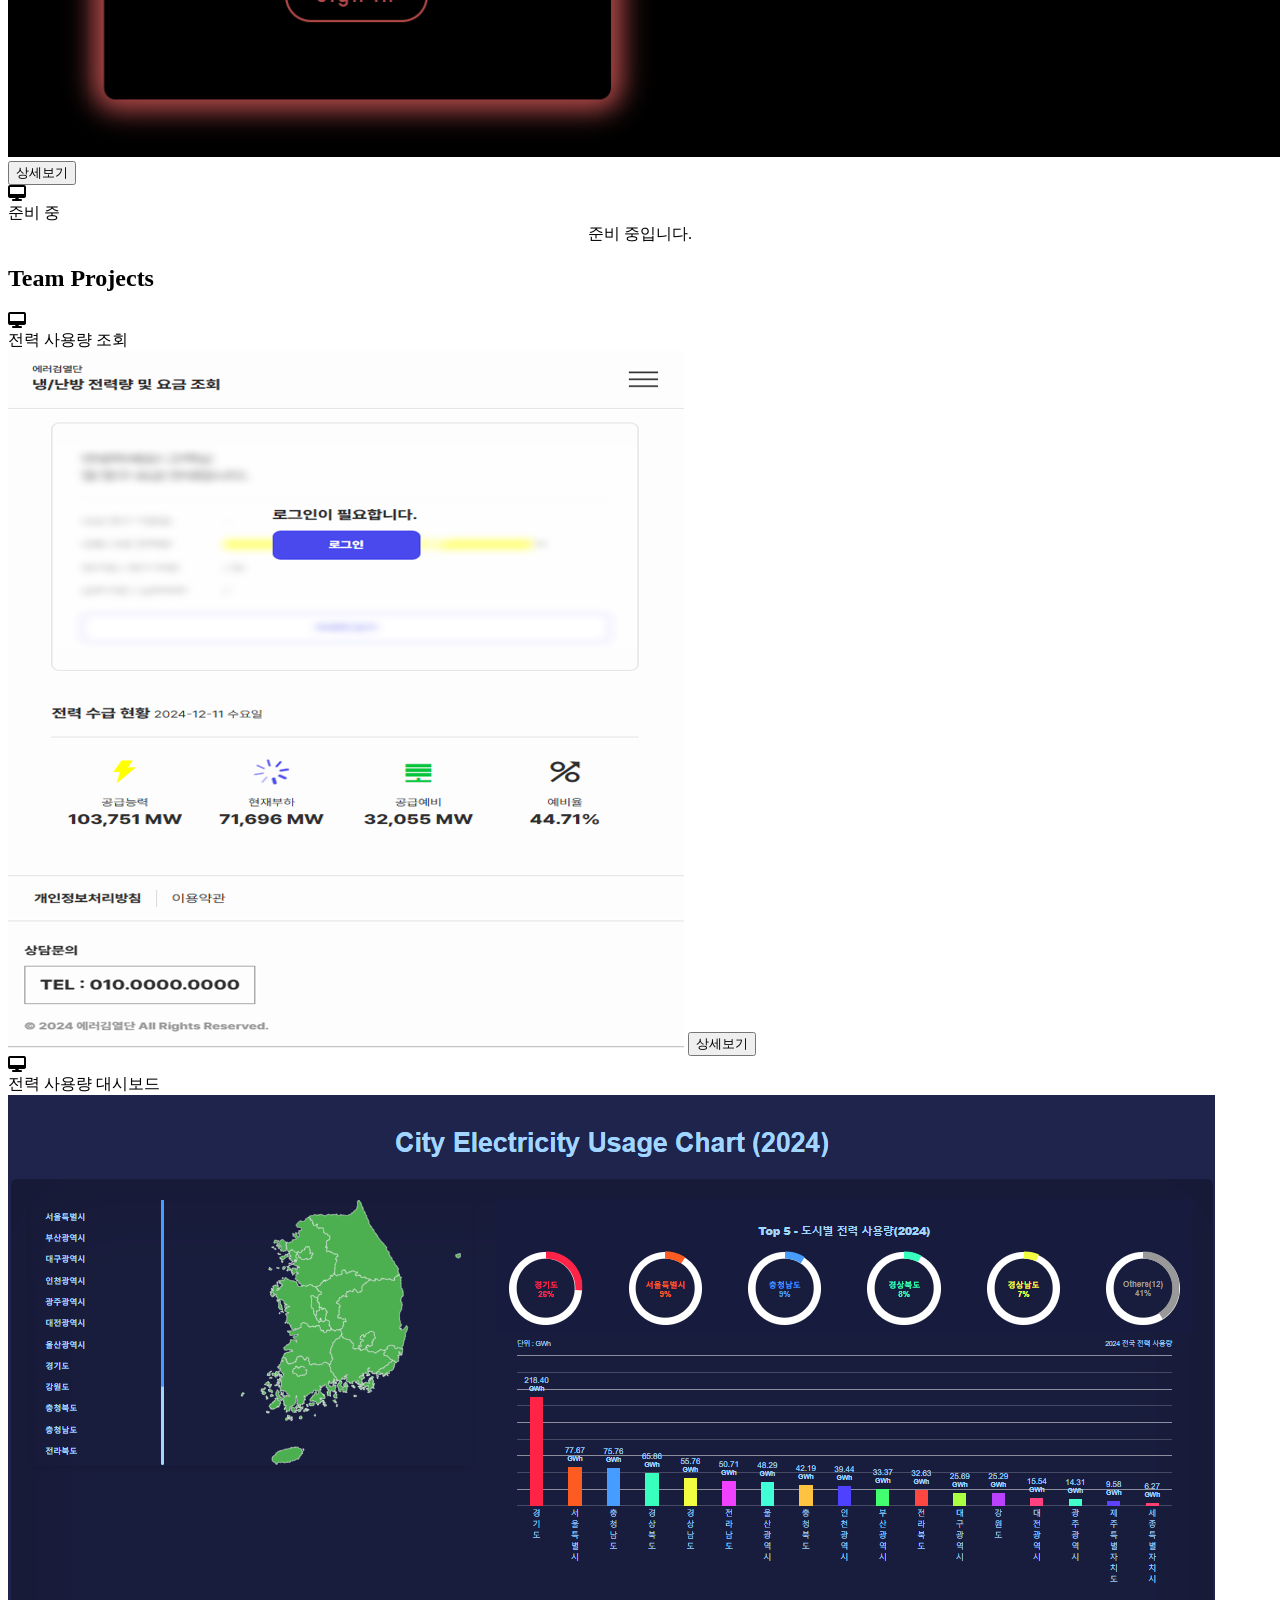
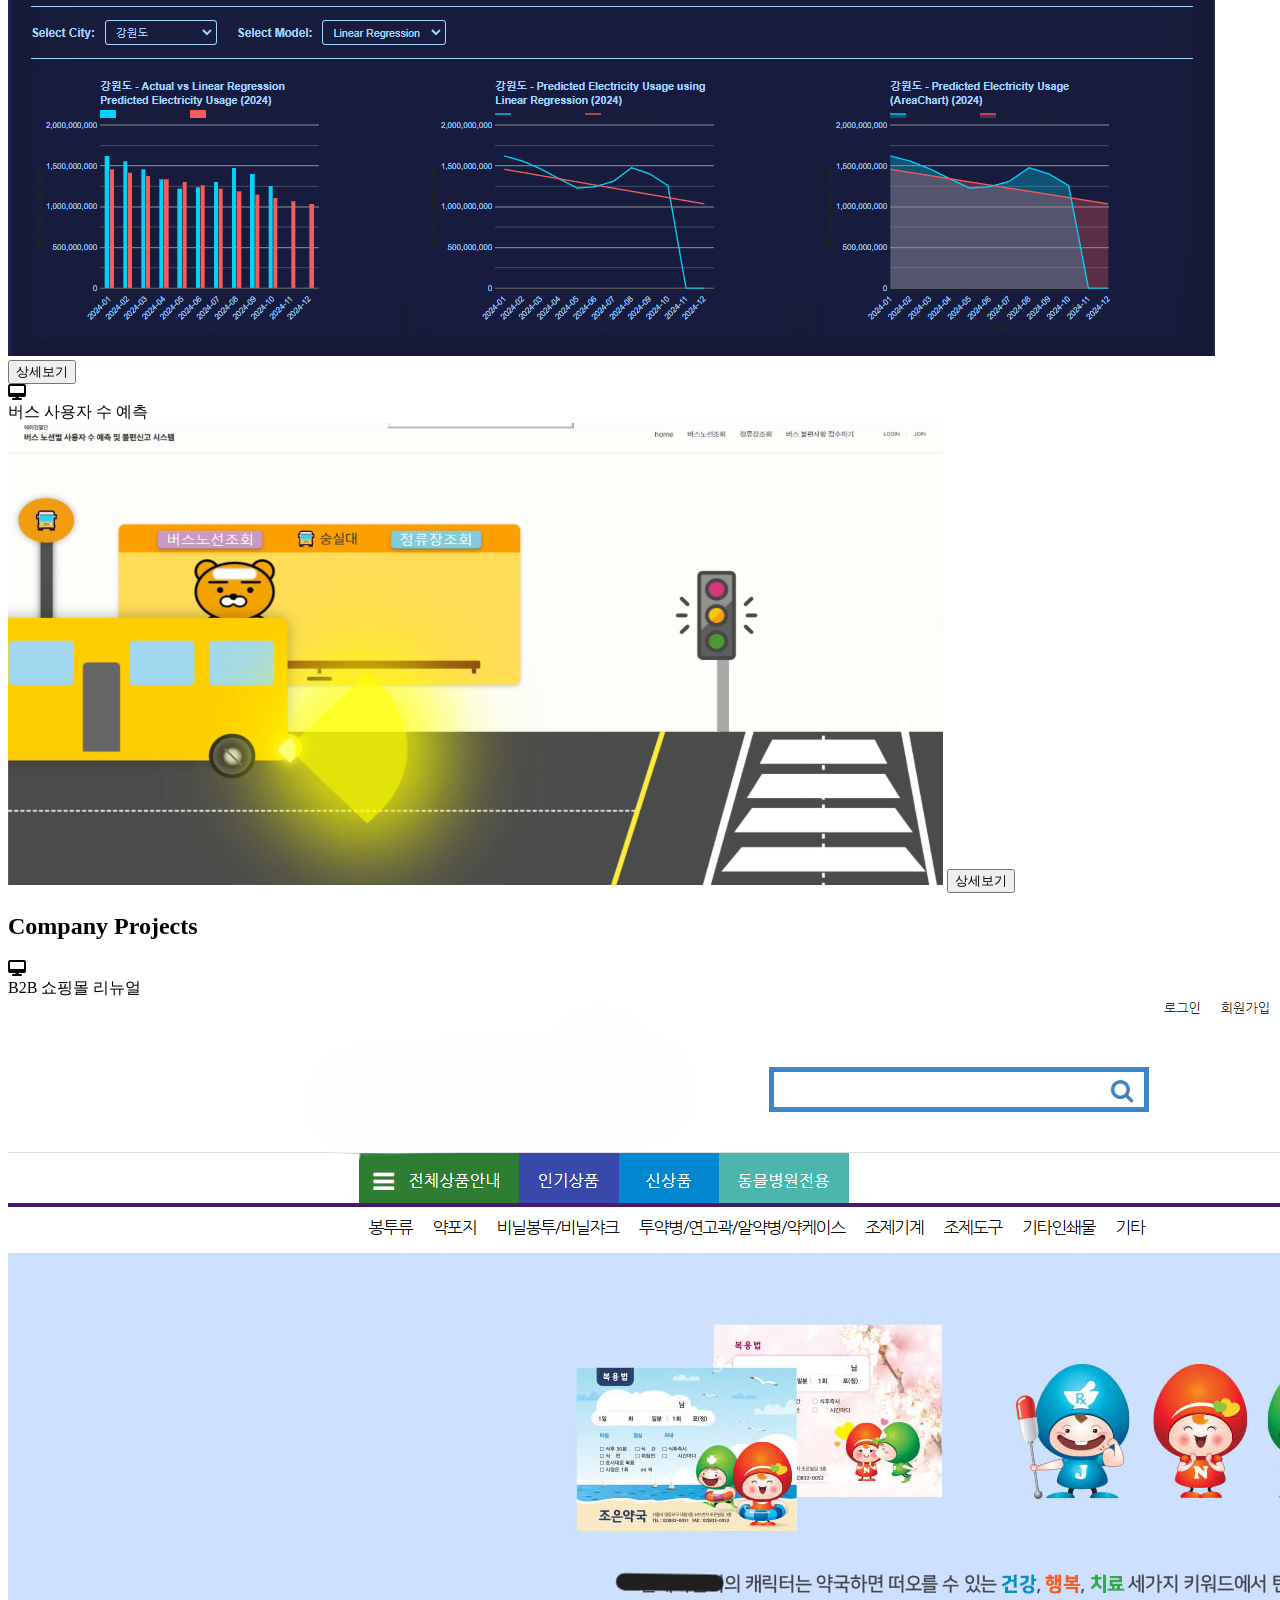
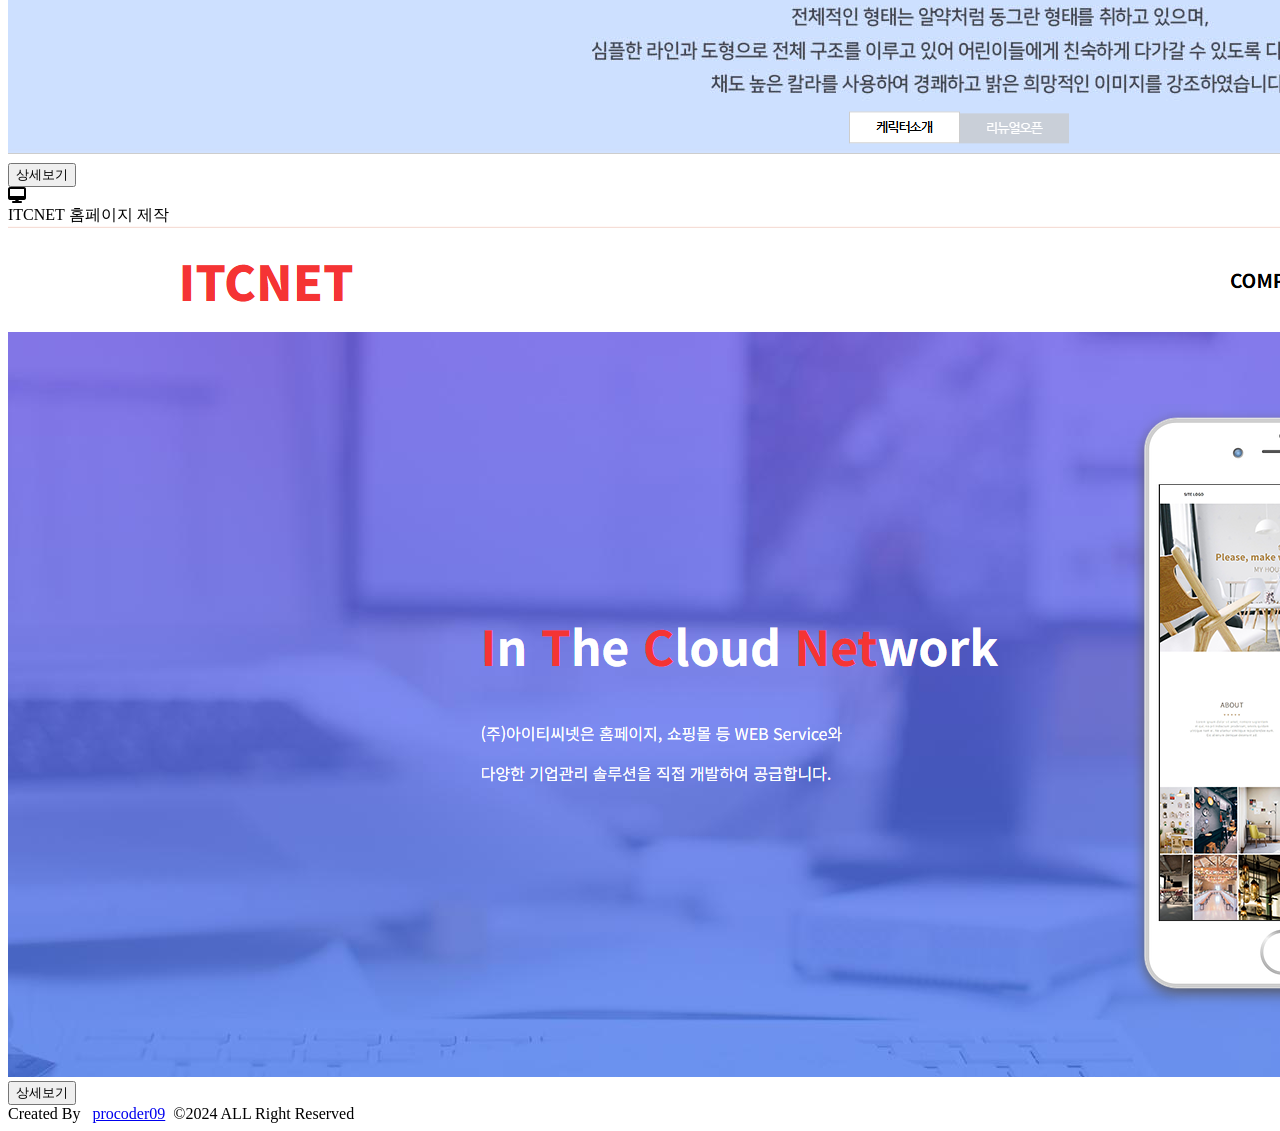
==== commit 86390c8f: "css modify" ====
--- a/HTML/WebPage/index.html
+++ b/HTML/WebPage/index.html
@@ -5,13 +5,13 @@
     <meta name="viewport" content="width=device-width, initial-scale=1.0">
     <title>Document</title>
     <link rel="stylesheet" href="https://cdnjs.cloudflare.com/ajax/libs/font-awesome/6.5.2/css/all.min.css">
-    <link rel="stylesheet" href="../WedPage/css/common.css">
-    <link rel="stylesheet" href="../WedPage/css/home.css">
-    <link rel="stylesheet" href="../WedPage/css/about.css">
-    <link rel="stylesheet" href="../WedPage/css/skills.css">
-    <link rel="stylesheet" href="../WedPage/css/project.css">
-    <link rel="stylesheet" href="../WedPage/css/contact.css">
-    <link rel="stylesheet" href="../WedPage/css/mobile.css">
+    <link rel="stylesheet" href="../WdbPage/css/common.css">
+    <link rel="stylesheet" href="../WdbPage/css/home.css">
+    <link rel="stylesheet" href="../WdbPage/css/about.css">
+    <link rel="stylesheet" href="../WdbPage/css/skills.css">
+    <link rel="stylesheet" href="../WdbPage/css/project.css">
+    <link rel="stylesheet" href="../WdbPage/css/contact.css">
+    <link rel="stylesheet" href="../WdbPage/css/mobile.css">
     <link rel="stylesheet" href="https://unpkg.com/aos@next/dist/aos.css" />
     <script src="jquery-3.6.4.min.js"></script>
     <link rel="stylesheet" href="https://cdn.jsdelivr.net/npm/swiper@8/swiper-bundle.min.css"/>
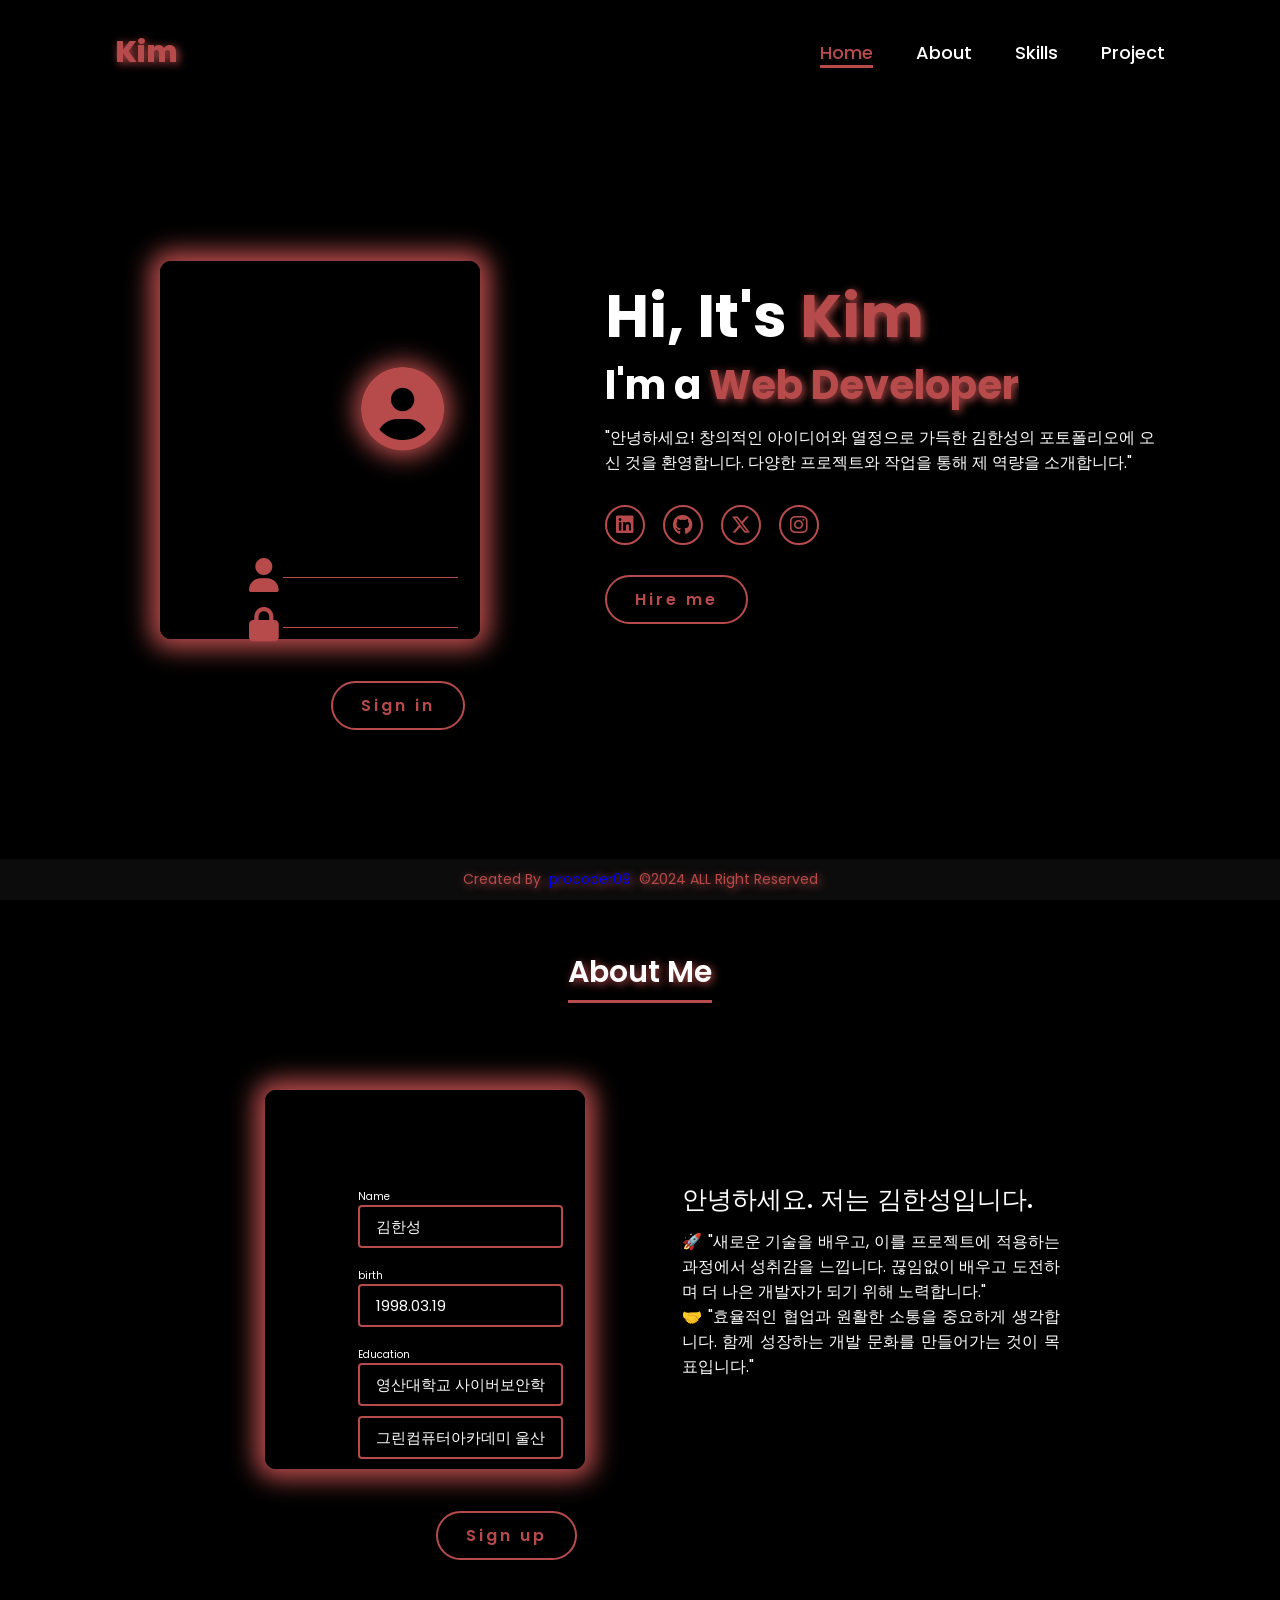
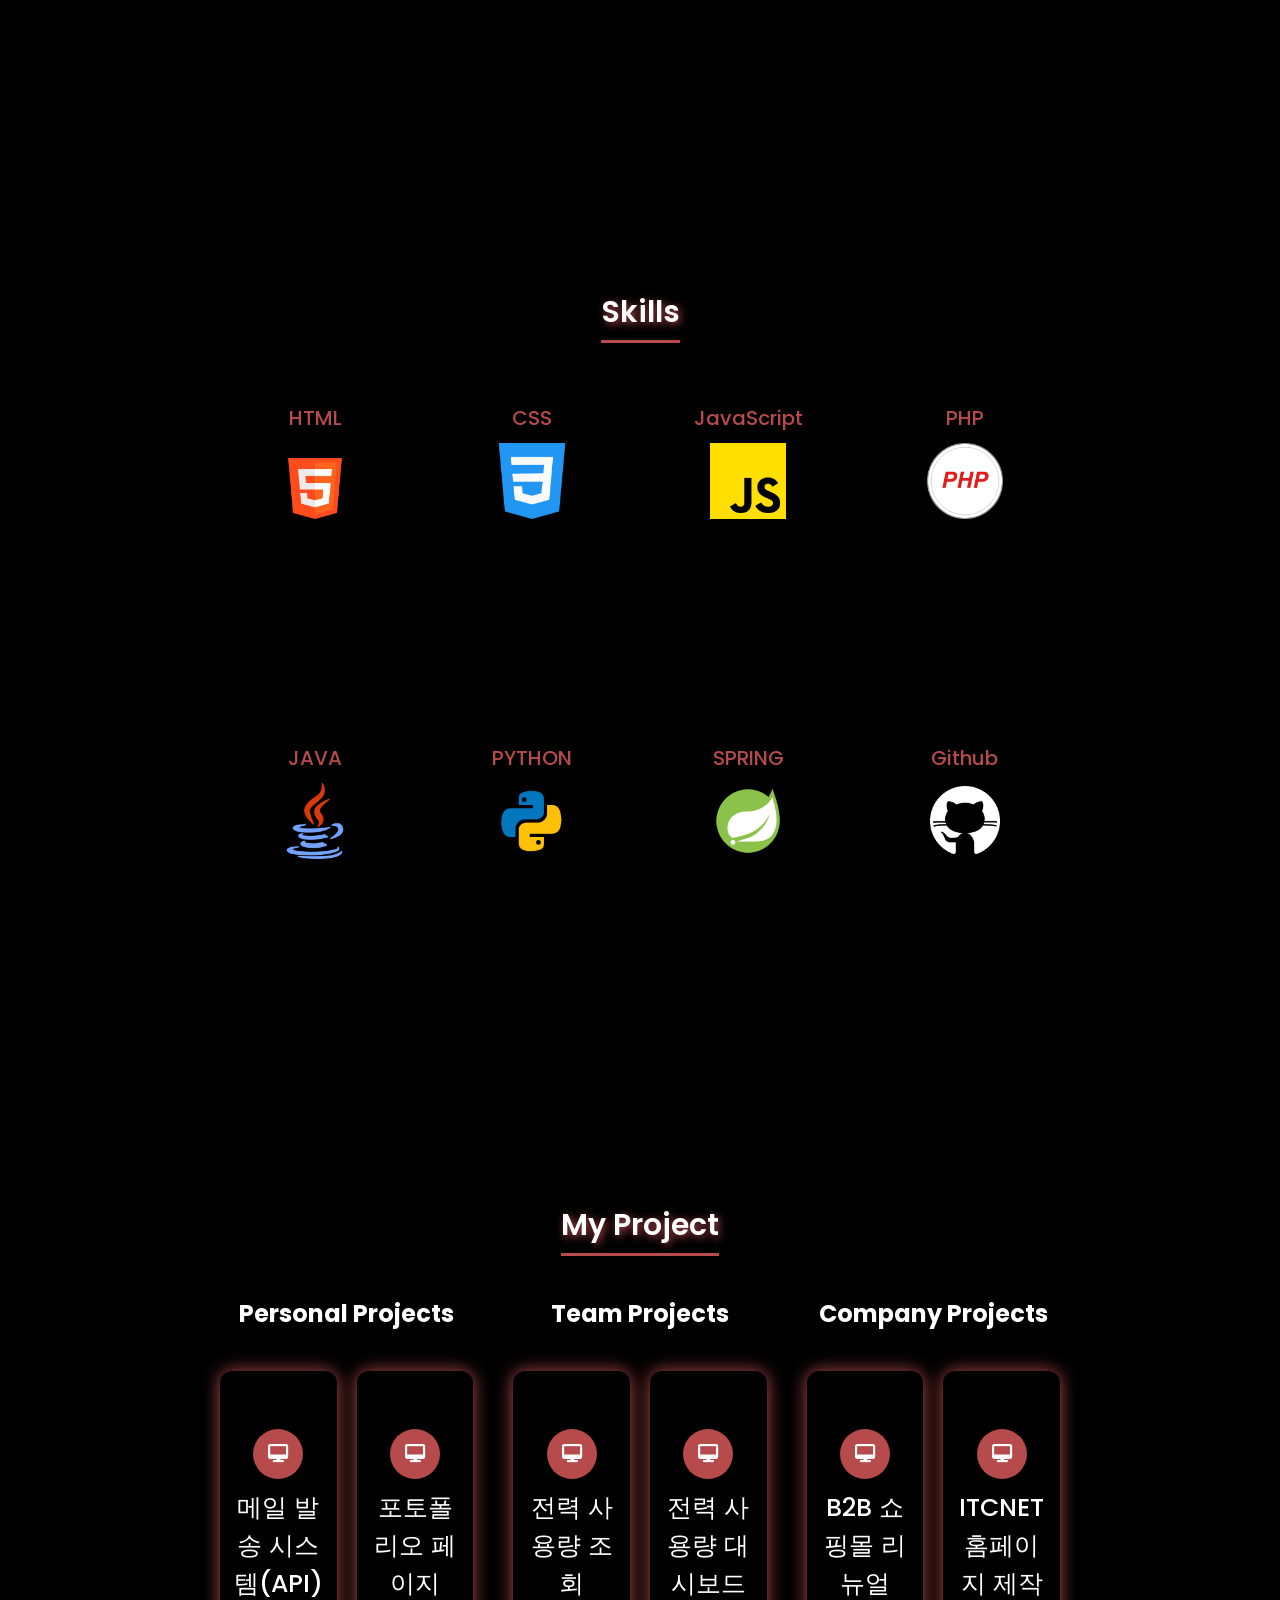
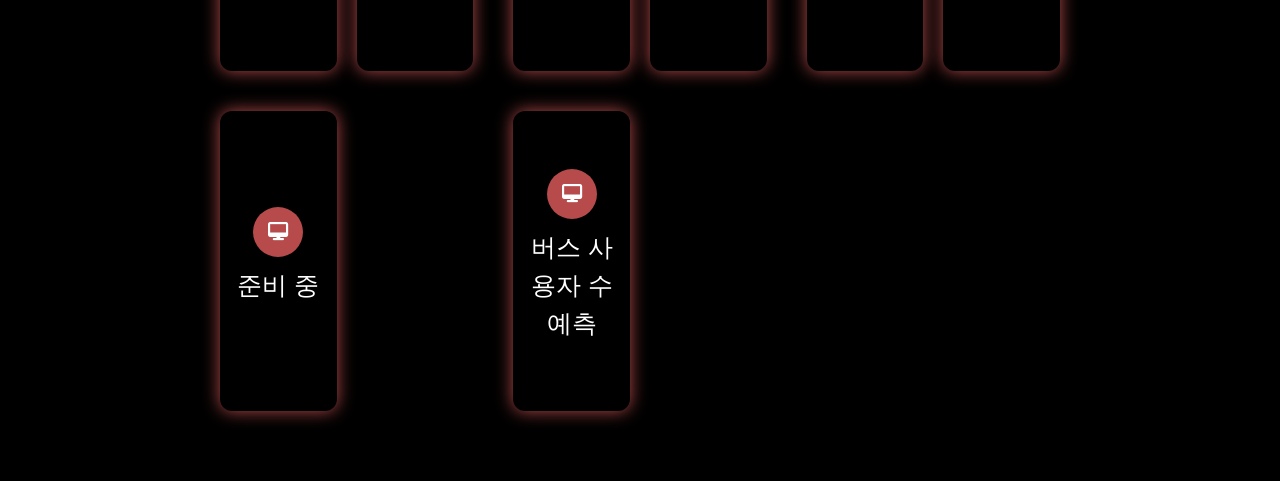
==== commit e6deaaf8: "css modify2" ====
--- a/HTML/WebPage/index.html
+++ b/HTML/WebPage/index.html
@@ -5,13 +5,13 @@
     <meta name="viewport" content="width=device-width, initial-scale=1.0">
     <title>Document</title>
     <link rel="stylesheet" href="https://cdnjs.cloudflare.com/ajax/libs/font-awesome/6.5.2/css/all.min.css">
-    <link rel="stylesheet" href="../WdbPage/css/common.css">
-    <link rel="stylesheet" href="../WdbPage/css/home.css">
-    <link rel="stylesheet" href="../WdbPage/css/about.css">
-    <link rel="stylesheet" href="../WdbPage/css/skills.css">
-    <link rel="stylesheet" href="../WdbPage/css/project.css">
-    <link rel="stylesheet" href="../WdbPage/css/contact.css">
-    <link rel="stylesheet" href="../WdbPage/css/mobile.css">
+    <link rel="stylesheet" href="../WebPage/css/common.css">
+    <link rel="stylesheet" href="../WebPage/css/home.css">
+    <link rel="stylesheet" href="../WebPage/css/about.css">
+    <link rel="stylesheet" href="../WebPage/css/skills.css">
+    <link rel="stylesheet" href="../WebPage/css/project.css">
+    <link rel="stylesheet" href="../WebPage/css/contact.css">
+    <link rel="stylesheet" href="../WebPage/css/mobile.css">
     <link rel="stylesheet" href="https://unpkg.com/aos@next/dist/aos.css" />
     <script src="jquery-3.6.4.min.js"></script>
     <link rel="stylesheet" href="https://cdn.jsdelivr.net/npm/swiper@8/swiper-bundle.min.css"/>
--- a/HTML/WebPage/css/common.css
+++ b/HTML/WebPage/css/common.css
@@ -0,0 +1,173 @@
+@import url(https://fonts.googleapis.com/css2?family=Poppins%3Awght%40100%3B200%3B300%3B400%3B500%3B600&display=swap%27%29%3B);
+/* 구글 폰트인 'Poppins' 폰트를 가져와 웹 페이지에서 사용하기 위한 코드입니다. */
+
+*{
+    margin: 0;
+    padding: 0;
+    box-sizing: border-box;
+    text-decoration: none;
+    border: none;
+    outline: none;
+    font-family: 'Poppins',sans-serif;
+    scroll-behavior: smooth;
+}
+/* 기본 요소들의 여백을 제거하고, 박스 모델을 통일시키며, 
+텍스트 꾸미기를 없애고, 모든 요소에 동일한 폰트를 적용하기 위한 초기화 스타일입니다. */
+
+html{
+    font-size: 62.5%;
+}
+/* 기본 폰트 크기를 62.5%로 설정해, 
+rem 단위로 폰트 크기를 쉽게 조정할 수 있도록 합니다 (1rem = 10px). */
+
+body{
+    width: 100%;
+    height: 100vh;
+    overflow-x: hidden;
+    background-color: black;
+    color: white;
+}
+/* 전체 페이지 배경을 검정색으로, 글자 색을 흰색으로 설정하고, 
+화면 높이에 맞춰 페이지 크기를 조정하며, 스크롤을 없애기 위한 설정입니다. */
+::-webkit-scrollbar{
+    width:10px;
+}
+::-webkit-scrollbar-track{
+    background-color: white;
+}
+::-webkit-scrollbar-thumb{
+    background-color: #b74b4b;
+    border-radius: 12px;
+    transition: all 0.3s ease;
+}
+header{
+    margin-top: 20px;
+    position: fixed;
+    top:0;
+    left:0;
+    width: 100%;
+    padding: 1rem 9%;
+    background-color: transparent;
+    filter: drop-shadow(30px);
+    display: flex;
+    justify-content: space-between;
+    align-items: center;
+    z-index: 100;
+}
+/* 헤더를 화면 상단에 고정시키고, 
+콘텐츠를 중앙에 맞추며 투명 배경과 그림자 효과를 주어 스타일링한 코드입니다. */
+
+.logo{
+    font-size: 3rem;
+    color: #b74b4b;
+    font-weight: 800;
+    cursor:pointer;
+    transition: 0.5s ease;
+    text-shadow: 2px 2px 8px #b74b4b;
+}
+/* 로고의 크기, 색상, 두께를 설정하고 마우스 오버 시 
+변화를 줄 수 있도록 커서와 전환 효과를 설정했습니다. */
+
+.logo:hover{
+    transform: scale(1.1);
+}
+/* 로고에 마우스를 올리면 1.1배로 커지게 하는 효과입니다. */
+
+nav a{
+    font-size: 1.8rem;
+    color: white;
+    margin-left: 4rem;
+    font-weight: 500;
+    transition: 0.3s ease;
+    border-bottom: 3px solid transparent;
+}
+/* 내비게이션 링크의 기본 스타일을 설정하며,
+ 크기, 색상, 간격, 전환 효과, 그리고 투명한 하단 경계를 설정했습니다. */
+
+nav .menu:hover,
+nav .menu.active{
+    color:#b74b4b;
+    border-bottom: 3px solid #b74b4b;
+}
+/* 내비게이션 링크에 마우스를 올리거나 활성화된 상태일 때, 
+색상과 하단 경계에 강조 효과를 줍니다. */
+
+/* @media(max-width:995px){
+    nav{
+        position: absolute;
+        display: none;
+        top: 0;
+        right: 0;
+        width: 40%;
+        border-left: 3px solid #b74b4b;
+        border-bottom: 3px solid #b74b4b;
+        border-bottom-left-radius:2rem;
+        padding:1rem solid;
+        background-color: #161616;
+        border-top:0.1rem solid rgba(0,0,0,0.1);
+    }
+    nav.active{
+        display: block;
+    }
+    nav a{
+        display: block;
+        font-size: 2rem;
+        margin:3rem 0;
+    }
+    nav a:hover,
+    nav a.active{
+        padding: 1rem;
+        border-radius: 0.5rem;
+        border-bottom:0.5rem solid #b74b4b;
+    }
+} */
+/* 화면 너비가 995px 이하일 때, 내비게이션 메뉴가 숨겨지며, 
+'active' 클래스가 있을 때만 메뉴가 나타나게 하는 미디어 쿼리입니다. 
+모바일 화면에서의 스타일링을 위해 사용되었습니다. */
+
+.hamburger {
+    display: none;
+    flex-direction: column;
+    cursor: pointer;
+    gap: 5px;
+}
+
+.hamburger span {
+    display: block;
+    width: 25px;
+    height: 3px;
+    background: #fff;
+    border-radius: 3px;
+}
+
+section{
+    min-height:  100vh;
+    padding:5rem 9% 5rem;
+    scroll-snap-align: start;
+}
+/* 섹션의 최소 높이를 화면 높이로 설정하고, 
+적절한 여백을 주기 위한 설정입니다. */
+
+/* Footer CSS*/
+footer{
+    margin-top: 20px;
+    position: fixed;
+    bottom:0;
+    left:0;
+    width: 100%;
+    padding: 1rem 9%;
+    background-color:rgb(12, 12, 12);
+    filter: drop-shadow(10px);
+    display: flex;
+    justify-content: center;
+    align-items: center;
+    z-index: 100;
+}
+footer .text{
+    font-size: 1.4rem;
+}
+
+footer .text span{
+    display: flex;
+    justify-content: center;
+}
--- a/HTML/WebPage/css/home.css
+++ b/HTML/WebPage/css/home.css
@@ -0,0 +1,275 @@
+.home{
+    display: flex;
+    justify-content: center;
+    align-items: center;
+    gap:8rem;
+    background-color: black;
+}
+/* 홈 섹션을 수평 중앙에 맞추고, 요소 간의 간격을 주며, 배경색을 검정으로 설정했습니다. */
+
+.home .home-content h1{
+    font-size: 6rem;
+    font-weight: 700;
+    line-height: 1.3;
+}
+/* 홈 섹션의 제목 크기와 굵기를 설정하여 눈에 띄게 강조했습니다. */
+
+span{
+    text-shadow: 2px 2px 8px #b74b4b;
+    color: #b74b4b;
+}
+/* 특정 텍스트 강조를 위해 span 요소에 빨간 색을 적용했습니다. */
+
+.home-content h3{
+    font-size: 4rem;
+    margin-bottom:1rem;
+    font-weight: 700;
+}
+/* 부제목의 크기, 굵기, 여백을 설정하여 시각적으로 강조했습니다. */
+
+.home-content p{
+    font-size: 1.6rem;
+}
+/* 홈 섹션의 본문 텍스트 크기를 설정했습니다. */
+
+.home-img{
+    border-radius:50%;
+}
+/* 이미지의 둥근 모서리 스타일을 적용하여 원형 이미지처럼 보이도록 설정했습니다. */
+
+.home-img .img{
+    position: relative;
+    width: 32vw;
+    border-radius: 50%;
+    /* box-shadow: 0 0 25px 5px #b74b4b; */
+    cursor: pointer;
+    transition: 0.2s linear;
+    transition: transform 0.3s ease; /*확대 할때 좀 더 부드럽게 이루어지게 설정*/
+    display:flex;
+    height: 37vw;
+    justify-content: center;
+    align-items: center;
+    flex-direction: column;
+}
+i.fa-solid.fa-user {
+    font-size: 34px;
+    position: relative;
+    left: -4px;
+    top: 6px;
+    color: #b74b4b;
+}
+i.fa-solid.fa-lock{
+    font-size: 34px;
+    position: relative;
+    left: -4px;
+    top: 6px;
+    color: #b74b4b;
+}
+.login-form{
+    border: 1px solid black;
+    border-radius: 11px;
+    box-shadow: 0 0 25px 10px #b74b4b;
+    width: 78%;
+    height: 80%;
+}
+.login-form #circle-user{
+    position: absolute;
+    top: 154px;
+    left: 246px;
+    font-size: 6.5vw;
+    color: #b74b4b;
+    border-radius: 50%;
+    box-shadow: 0 1px 24px 6px #b74b4b;
+}
+.login-box{
+    display: block;
+    position: relative;
+    top: 70px;
+}
+.user-box{
+    position: relative;
+    /* margin-bottom: 10px; */
+    width: 16vw;
+    height: 2vw;
+    display: flex;
+    margin-bottom: 24px;
+    right: -92px;
+    top: 221px;
+}
+#login-id,#login-pw {
+    width: 100%;
+    border: none;
+    background: transparent;
+    color:#b74b4b;
+    border-bottom: 1px solid #b74b4b;
+}
+.login-signin{
+    display: inline-block;
+    padding: 1rem 2.8rem;
+    background-color: black;
+    border-radius: 4rem;
+    font-size: 1.6rem;
+    color: #b74b4b;
+    letter-spacing: 0.3rem;
+    font-weight: 600;
+    border: 2px solid #b74b4b;
+    cursor: pointer;
+    position: relative;
+    top: 250px;
+    left: 170px;
+}
+.login-signin:hover{
+    transform: scale(1.03);
+    background-color: #b74b4b;
+    color:black;
+    box-shadow: 0 0 25px #b74b4b;
+}
+/* 이미지의 크기, 그림자 효과, 전환 효과를 설정하여 사용자 상호작용 시 스타일이 변하도록 했습니다. */
+.home-img .img:hover{
+    font-size: 1.8rem;
+    font-weight: 500;
+    transform: scale(1.1); /*이미지에 마우스를 올릴때 1.1배 확대*/
+}
+/* 이미지에 마우스를 올렸을 때의 변화 효과를 설정했습니다. */
+
+.social-icons a{
+    display: inline-flex;
+    justify-content: center;
+    align-items: center;
+    width: 4rem;
+    height: 4rem;
+    background-color: transparent;
+    border: 0.2rem solid #b74b4b;
+    font-size: 2rem;
+    border-radius: 50%;
+    margin: 3rem 1.5rem 3rem 0rem;
+    transition: 0.3s ease;
+    color: #b74b4b;
+}
+/* 소셜 아이콘의 크기, 모양, 간격, 전환 효과를 설정하여 사용자가 쉽게 인식할 수 있도록 했습니다. */
+
+.social-icons a:hover{
+    color: black;
+    transform: scale(1.3)translateY(-5px);
+    background-color: #b74b4b;
+    box-shadow: 0 0 25px #b74b4b;
+}
+/* 소셜 아이콘에 마우스를 올렸을 때 색상 변화, 크기 변화, 그림자 효과를 적용했습니다. */
+
+.btn{
+    display: inline-block;
+    padding: 1rem 2.8rem;
+    background-color: black;
+    border-radius: 4rem;
+    font-size: 1.6rem;
+    color: #b74b4b;
+    letter-spacing: 0.3rem;
+    font-weight: 600;
+    border: 2px solid #b74b4b;
+    transition: 0.3 ease;
+    cursor: pointer;
+}
+/* 버튼 스타일을 설정하여 크기, 배경색, 글자 색상, 테두리, 전환 효과를 주었습니다. */
+
+.btn:hover{
+    transform: scale(1.03);
+    background-color: #b74b4b;
+    color:black;
+    box-shadow: 0 0 25px #b74b4b;
+}
+/* 버튼에 마우스를 올렸을 때의 시각적 변화를 설정했습니다. */
+
+.typing-text{
+    font-size: 34px;
+    font-weight: 600;
+    min-width: 280px;
+}
+/* 타이핑 효과가 들어간 텍스트의 기본 크기와 굵기를 설정했습니다. */
+
+.typing-text span{
+    position: relative;
+}
+/* 타이핑 텍스트의 위치를 설정했습니다. */
+
+.typing-text span::before{
+    /*content: "Software Developer";*/
+    color: #b74b4b;
+    animation: words 20s infinite;
+}
+/* 타이핑 애니메이션을 사용해 주기적으로 단어가 바뀌도록 설정했습니다. 
+기본 단어는 "Software Developer"입니다. */
+
+.typing-text span::after{
+    content: "";
+    background-color: black;
+    position: absolute;
+    width: calc(100% + 8px);
+    height: 100%;
+    border-left:3px solid black ;
+    right: -8;
+    animation: cursor 0.6s infinite;
+}
+/* 타이핑 애니메이션에서 커서 깜박임 효과를 구현하기 위한 설정입니다. */
+
+@keyframes cursor{
+    to{
+        border-left: 3px solid #b74b4b;
+    }
+}
+/* 커서 애니메이션이 진행되는 동안 커서가 빨간색으로 깜박이도록 설정합니다. */
+
+/*@keyframes words{
+    0%,20%{
+        content:"Web Developer";
+    }
+    21%,40%{
+        content: "Developer";
+    }
+    41%,60%{
+        content: "Web Designer";
+    }
+    61%,80%{
+        content: "Youtuber";
+    }
+    81%,100%{
+        content: "Script Writer";
+    }
+}*/
+/* 주기적으로 단어가 바뀌는 애니메이션을 설정했습니다. 5가지 단어가 순차적으로 나타납니다. */
+@keyframes blink{
+    50%{
+        border-color: black;
+    }
+}
+.text{
+    animation: words 10s steps(5) infinite;
+}
+
+
+@media(max-width:1000px){
+    .home{
+        gap:4rem;
+    }
+}
+/* 화면 너비가 1000px 이하일 때 요소 간 간격을 조정합니다. */
+
+@media(max-width:995px){
+    .home{
+        flex-direction:column;
+    }
+
+    .home .home-content h3{
+        font-size:2.5rem;
+    }
+
+    .home-content h1{
+        font-size: 5rem;
+    }
+
+    .home-img img{
+        width: 70vw;
+        margin-top:4rem;
+    }
+}
+/* 화면 너비가 995px 이하일 때 레이아웃을 세로로 전환하고, 
+요소들의 크기와 간격을 조정하여 모바일 화면에 적합하게 만듭니다. */
--- a/HTML/WebPage/css/about.css
+++ b/HTML/WebPage/css/about.css
@@ -0,0 +1,132 @@
+/* About section zon */
+
+section .content{
+    width: 80%;
+    margin: 0px auto;
+    font-family: 'Poppins',sans-serif;
+}
+.about .about-details{
+    display: flex;
+    justify-content: space-between;
+    align-items: center;
+}
+section .title{
+    display: flex;
+    justify-content: center;
+    margin-bottom: 40px;
+}
+section .title span{
+    color: white;
+    font-size: 30px;
+    font-weight: 600;
+    position: relative;
+    padding-bottom: 8px;
+}
+section .title span::before,
+section .title span::after{
+    content: '';
+    position: absolute;
+    height: 3px;
+    width: 100%;
+    background-color: #b74b4b;
+    left:0;
+    bottom:0;
+}
+section.title span::after{
+    bottom: -7px;
+    width: 70%;
+    left: 50%;
+    transform: translateX(-50%);
+}
+
+.about-details .left{
+    width: 45%;
+}
+.about .left img{
+    height: 800px;
+    width: 800px;
+    object-fit: cover;
+    border-radius: 12px;
+}
+
+.about-details .right{
+    width: 45%;
+    transition: transform 0.3s ease;
+}
+.about-details .right:hover{
+    transform: scale(1.3);
+}
+section .topic{
+    color: white;
+    font-size: 25px;
+    font-weight: 500;
+    margin-bottom: 10px;
+}
+.about-details .right p{
+    font-size: medium;
+    text-align: justify;
+    color: white;
+}
+section .button{
+    margin: 16px 0;
+}
+section .button button{
+    outline: none;
+    padding: 8px 16px;
+    border-radius: 4px;
+    font-size: 25px;
+    font-weight: 400;
+    background-color: #b74b4b;
+    color:#fff;
+    border: 2px solid transparent;
+    cursor: pointer;
+    transition: all 0.4s ease;
+}
+section .button button:hover{
+    border-color: #b74b4b;
+    background-color: #fff;
+    color: #b74b4b;
+}
+
+.about .user-box{
+    position: relative;
+    width: 16vw;
+    height: 2vw;
+    display: flex;
+    flex-direction: column;
+    margin-bottom: 37px;
+    right: -92px;
+    top: 98px;
+}
+
+.about .user-box input{
+    width: 100%;
+    padding: 8px 16px;
+    border-radius: 4px;
+    border: 2px solid #b74b4b;
+    font-size: 20px;
+    font-weight: 400;
+    color: white;
+    background-color: transparent;
+}
+
+#myeducation1{
+    margin-bottom: 10px;
+}
+
+.about .sign-up{
+    display: inline-block;
+    padding: 1rem 2.8rem;
+    background-color: black;
+    border-radius: 4rem;
+    font-size: 1.6rem;
+    color: #b74b4b;
+    letter-spacing: 0.3rem;
+    font-weight: 600;
+    border: 2px solid #b74b4b;
+    cursor: pointer;
+    position: relative;
+    top: 200px;
+    left: 170px;
+}
+
--- a/HTML/WebPage/css/skills.css
+++ b/HTML/WebPage/css/skills.css
@@ -0,0 +1,64 @@
+.skills{
+    background: black;
+}
+
+.skills .content{
+    padding: 40px 0;
+}
+
+.skills .skills-details{
+    display: flex;
+    justify-content: space-between;
+    align-items: center;
+}
+
+.skills-details .text{
+    width: 50%;
+}
+
+.skills-details p{
+    color: white;
+    text-align: justify;
+}
+
+.skills .skills-details .experience{
+    display: flex;
+    align-items: center;
+    margin: 0 10px;
+}
+
+.skills-details .experience .num{
+    color: white;
+    font-size: 80px;
+}
+
+.skills-details .experience .exp{
+    color: white;
+    margin-left: 20px;
+    font-size: 18px;
+    font-weight: 500;
+    margin: 0 6px;
+}
+.skills-details .boxes{
+    width: 100%;
+    display: flex;
+    flex-wrap: wrap;
+    justify-content: space-between;
+}
+.skills-details .box{
+    width: calc(100%/4 - 20px);
+    margin: 20px 0;
+    text-align: center;
+}
+.skills-details .boxes .topic{
+    font-size: 20px;
+    color: #b74b4b;
+}
+.skills-details .boxes .per{
+    font-size: 60px;
+    color: #b74b4b;
+}
+
+.skills img{
+    width: 40%;
+}
--- a/HTML/WebPage/css/project.css
+++ b/HTML/WebPage/css/project.css
@@ -0,0 +1,406 @@
+/* Services CSS*/
+.services .boxes{
+    display: flex;
+    justify-content: center;
+    gap: 40px; /* 두 그룹 사이의 간격 */
+    width: 100%;
+}
+.box {
+    width: 100%; /* 부모 grid에 맞게 조절 */
+    height: 300px; /* 높이 조정 */
+}
+.services .boxes .box{
+    margin: 20px 0;
+    text-align: center;
+    border-radius: 12px;
+    /* padding: 30px 10px; */
+    box-shadow: 0 5px 10px rgba(0,0,0,0.12);
+    cursor: default;
+    color: white;
+    transition: all 0.4s ease;
+}
+.box-inner {
+    width: 100%;
+    height: 100%;
+    position: relative;
+    transform-style: preserve-3d;
+    transition: transform 0.6s ease;
+    box-shadow: 0 0 17px 0px #b74b4b;
+    border-radius: 12px;
+}
+.services .boxes .box:hover{
+    /* background-color: #b74b4b; */
+    color: #fff;
+    /* transform: scale(1.1); */
+}
+.services .boxes .box .icon{
+    height: 50px;
+    width: 50px;
+    background: #b74b4b;
+    border-radius: 50%;
+    text-align: center;
+    line-height: 50px;
+    font-size: 18px;
+    color: #fff;
+    margin: 0 auto 10px auto;
+    transition: all 0.4s ease;
+}
+.boxes .box:hover .icon{
+    background-color: #fff;
+    /* color: #b74b4b; */
+}
+.box:hover .box-inner{
+    transform: rotateY(180deg);
+}
+.box-front{
+    width: 100%;
+    height: 100%;
+    position: absolute;
+    backface-visibility: hidden;
+    text-align: center;
+    border-radius: 12px;
+    padding:30px 10px;
+    display: flex;
+    flex-direction: column;
+    justify-content: center;
+    align-items: center;
+}
+.box-back {
+    width: 100%;
+    height: 100%;
+    position: absolute;
+    backface-visibility: hidden;
+    text-align: center;
+    border-radius: 12px;
+    /* background-color: #b74b4b; */
+    transform: rotateY(180deg);
+}
+
+.thumbnail_img {
+    width: 100%; /* 이미지가 부모 div의 너비를 꽉 채우도록 */
+    height: 50%; /* 이미지의 높이를 부모 div의 40%로 설정 */
+    border-radius: 12px 12px 0px 0px;
+    border-bottom: 3px solid black;
+    /* margin-bottom: 10%; 이미지 아래에 10% 여백 추가 */
+}
+
+.detail-btn {
+    margin-top: 10%; /* 버튼과 설명 간의 여백을 위해 설정 */
+}
+
+.project_span {
+    font-size: 16px;
+    font-weight: bold;
+    color: #fff;
+}
+
+/* 설명란 추가 */
+.description {
+    width: 100%; /* 설명란을 부모 div 너비에 맞추어 채운다 */
+    margin-top: 10%; /* 버튼과 설명란 사이에 10% 여백 추가 */
+    text-align: center; /* 설명을 가운데 정렬 */
+    color: #fff;
+    font-size: 14px;
+    line-height: 1.5;
+}
+/* 이미지와 텍스트를 각각 감싸는 컨테이너 */
+.slider-container {
+    position: relative;
+    width: 100%;
+    max-height: 435px;
+    display: flex;
+    flex-direction: column;
+    align-items: center;
+    flex-grow: 1; /* 이미지가 커져도 아래 내용이 유지되도록 설정 */
+}
+
+.image-wrapper {
+    width: 100%;
+    max-height: 400px;
+    display: flex;
+    justify-content: center;
+    align-items: center;
+}
+
+.project-image {
+    width: 90%;
+    max-height: 450px;
+    object-fit: contain;
+    border-radius: 8px;
+    display: none;
+}
+
+.project-image.active {
+    display: block;
+}
+
+/* 버튼 스타일 */
+.prev-btn, .next-btn {
+    position: absolute;
+    top: 50%;
+    transform: translateY(-50%);
+    background-color: rgba(0, 0, 0, 0.5);
+    color: white;
+    border: none;
+    padding: 5px 10px;
+    cursor: pointer;
+    font-size: 18px;
+    border-radius: 5px;
+}
+
+.prev-btn { left: 415px; }
+.next-btn { right: 415px; }
+
+.prev-btn:hover, .next-btn:hover {
+    background-color: rgba(0, 0, 0, 0.8);
+}
+
+.detail-btn{
+    width: 130px;
+    height: 40px;
+    padding: 10px 30px;
+    /* border:2px solid #000; */
+    font-weight: 500;
+    background: transparent;
+    cursor: pointer;
+    transition: all 0.3 ease;
+    position: relative;
+    display: inline-block;
+}
+
+.detail-btn{
+    line-height: 39px;
+    padding: 0;
+}
+.detail-btn:hover{
+    background: transparent;
+    color: #fff;
+}
+.detail-btn span{
+    position: relative;
+    display: block;
+    width: 100%;
+    height: 100%;
+}
+.detail-btn:before,
+.detail-btn:after{
+    position: absolute;
+    content: "";
+    left: 0;
+    top: 0;
+    background: #fff;
+    transition: all 0.3s ease;
+}
+.detail-btn:before{
+    height: 0%;
+    width: 2px;
+}
+.detail-btn:after{
+    width: 0%;
+    height: 2px;
+}
+.detail-btn:hover:before {
+    height: 100%;
+  }
+.detail-btn:hover:after {
+    width: 100%;
+  }
+.detail-btn .project_span:before,
+.detail-btn .project_span:after {
+    position: absolute;
+    content: "";
+    right: 0;
+    bottom: 0;
+    background: #fff;
+    transition: all 0.3s ease;
+  }
+.detail-btn .project_span:before {
+    width: 2px;
+    height: 0%;
+  }
+.detail-btn .project_span:after {
+    width: 0%;
+    height: 2px;
+  }
+.detail-btn .project_span:hover:before {
+    height: 100%;
+  }
+.detail-btn .project_span:hover:after {
+    width: 100%;
+  }
+.project_span{
+    color:white;
+}
+/* 텍스트 영역 */
+.project-info {
+    flex-grow: 1; /* 이미지 크기에 따라 자동으로 조정되도록 설정 */
+    text-align: center;
+    width: 100%;
+}
+
+.project-title, .project-duration, .project-description {
+    margin-top: 10px;
+    text-align: center;
+}
+
+.modal {
+    width: 80%;
+    height: 80%;
+    display: none;
+    position: fixed;
+    top: 50%;
+    left: 50%;
+    transform: translate(-50%, -50%);
+    background: white;
+    border-radius: 12px;
+    box-shadow: 0 5px 15px rgba(0,0,0,0.3);
+    z-index: 1000;
+    overflow: hidden; /* 전체 모달 창 크기 유지 */
+    display: flex;
+    flex-direction: column;
+}
+
+#modalContent {
+    position: relative;
+    text-align: center;
+    flex-grow: 1; /* 내용이 늘어나면 내부에서 스크롤 */
+    overflow-y: auto;
+    max-height: calc(100% - 0px); /* 모달의 높이 제한 */
+}
+
+.close-btn {
+    position: fixed;
+    top: 10px;
+    right: 25px;
+    font-size: 24px;
+    cursor: pointer;
+    z-index: 1;
+}
+.swiper {
+    width: 800px;
+    height: 400px;
+}
+.swiper img{
+    width: 60%;
+    height: 90%;
+}
+.swiper-slide {
+    text-align: center;
+    font-size: 18px;
+    background: #fff;
+    display: flex;
+    justify-content: center;
+    align-items: center;
+    color:black;
+}
+.modal-description {
+    display:grid;
+    grid-template-columns: 1fr 1fr;
+    grid-template-rows: 1fr 1fr;
+    gap: 10px;
+    align-items: center;
+    text-align: left; 
+    padding: 20px;
+    margin: auto;
+    margin-left: 250px;
+    margin-right:100px; 
+    background-color: white;
+    color: black;
+}
+.modal-content-list p{
+    font-size: 12px;
+}
+/* 모달 제목 스타일 */
+.modal-heading {
+    font-size: 20px;
+    font-weight: bold;
+    margin-bottom: 10px;
+}
+
+/* 모달 내용 리스트 스타일 */
+.modal-content-list {
+    list-style-type: none;
+    padding-left: 0;
+    margin: 0;
+}
+
+/* 각 항목에 일정 간격을 주기 위한 스타일 */
+.modal-content-list li {
+    font-size: 15px;
+    position: relative;
+    padding-left: 20px;
+    margin-bottom: 8px;  /* 각 항목 간의 간격 */
+}
+
+.modal-content-list li::before {
+    content: '';
+    display: inline-block;
+    width: 0;
+    height: 0;
+    border-top: 5px solid transparent;
+    border-bottom: 5px solid transparent;
+    border-left: 10px solid black; /* 삼각형 모양 */
+    position: absolute;
+    left: 0; /* li의 좌측에 배치 */
+    top: 50%;
+    transform: translateY(-50%); /* 세로 가운데 정렬 */
+}
+
+.modal i{
+    color:#b74b4b;
+    font-size: 25px;
+}
+
+/* 각 섹션에 고유한 스타일 적용 */
+.topic-section {
+    
+    padding: 10px;
+    border-radius: 5px;
+}
+
+.features-section {
+    
+    padding: 10px;
+    border-radius: 5px;
+}
+
+.tech-section {
+   
+    padding: 10px;
+    border-radius: 5px;
+}
+
+.contribution-section {
+    
+    padding: 10px;
+    border-radius: 5px;
+}
+
+.issues-section {
+
+    padding: 10px;
+    border-radius: 5px;
+}
+
+/* 프로젝트 카테고리 스타일 */
+.project-category {
+    flex: 1; /* 두 개의 프로젝트 그룹이 동일한 너비를 가지도록 설정 */
+    text-align: center;
+}
+
+/* 제목 스타일 */
+.project-category h2 {
+    font-size: 24px;
+    margin-bottom: 20px;
+    color: #fff;
+}
+
+/* 2x2 배치 (가로 2개 × 세로 2개) */
+.project-grid {
+    display: grid;
+    grid-template-columns: repeat(2, 1fr);
+    grid-template-rows: repeat(2, auto);
+    gap: 0px 20px;
+    justify-content: center;
+    width: 100%;
+}
--- a/HTML/WebPage/css/contact.css
+++ b/HTML/WebPage/css/contact.css
@@ -0,0 +1,19 @@
+/* Contact CSS*/
+
+.contact .text{
+    padding: 40px 0;
+    display: block;
+    text-align: center;
+}
+.text .topic{
+    margin-top: 100px;
+    margin-bottom: 100px;
+}
+.text .button{
+    margin-top: 300px;
+}
+.text .button button{
+    padding: 4rem;
+    width: 300px;
+    font-size: 4rem;
+}
--- a/HTML/WebPage/css/mobile.css
+++ b/HTML/WebPage/css/mobile.css
@@ -0,0 +1,47 @@
+@media(max-width:1200px){
+    
+    .home-img{display: none;}
+    .about-details .right {width: unset !important;}
+    .about .about-details {display: unset !important;}
+    .skills-details .box{width: calc(100% / 2 - 20px) !important;}
+    .services .boxes{flex-direction: column;}
+    .project-grid{grid-template-columns:repeat(1, 1fr) !important;}
+    .typing-text .text {display: inline-block;width: 15ch; text-align: left;}
+    .typing-text span::after{width: unset !important;}
+    .swiper{width: 100% !important;}
+    .close-btn{z-index: 2 !important;}
+    .modal{width: 95% !important;}
+    .swiper img{width: 100% !important;}
+    .modal-description{grid-template-columns:unset !important; margin-left:unset !important; margin-right: unset !important;}
+    footer .text span{font-size: 1.1rem;}
+    nav {
+        position: absolute;
+        top: 0;
+        right: 0;
+        width: 40%;
+        border-left: 3px solid #b74b4b;
+        border-bottom: 3px solid #b74b4b;
+        border-bottom-left-radius: 2rem;
+        padding: 1rem;
+        background-color: #161616;
+        border-top: 0.1rem solid rgba(0, 0, 0, 0.1);
+
+        opacity: 0;               /* 처음엔 안보이게 */
+        transform: translateX(100%); /* 오른쪽 밖으로 숨기기 */
+        transition: all 0.3s ease;   /* 애니메이션 적용 */
+        pointer-events: none;        /* 안보일 때 클릭 방지 */
+
+        display: block;
+    }
+    
+    nav.active {
+        opacity: 1;                /* 보이기 */
+        transform: translateX(0);  /* 제자리 */
+        pointer-events: auto;       /* 클릭 가능 */
+    }
+
+    .hamburger {
+        display: flex;
+    }
+    
+}
